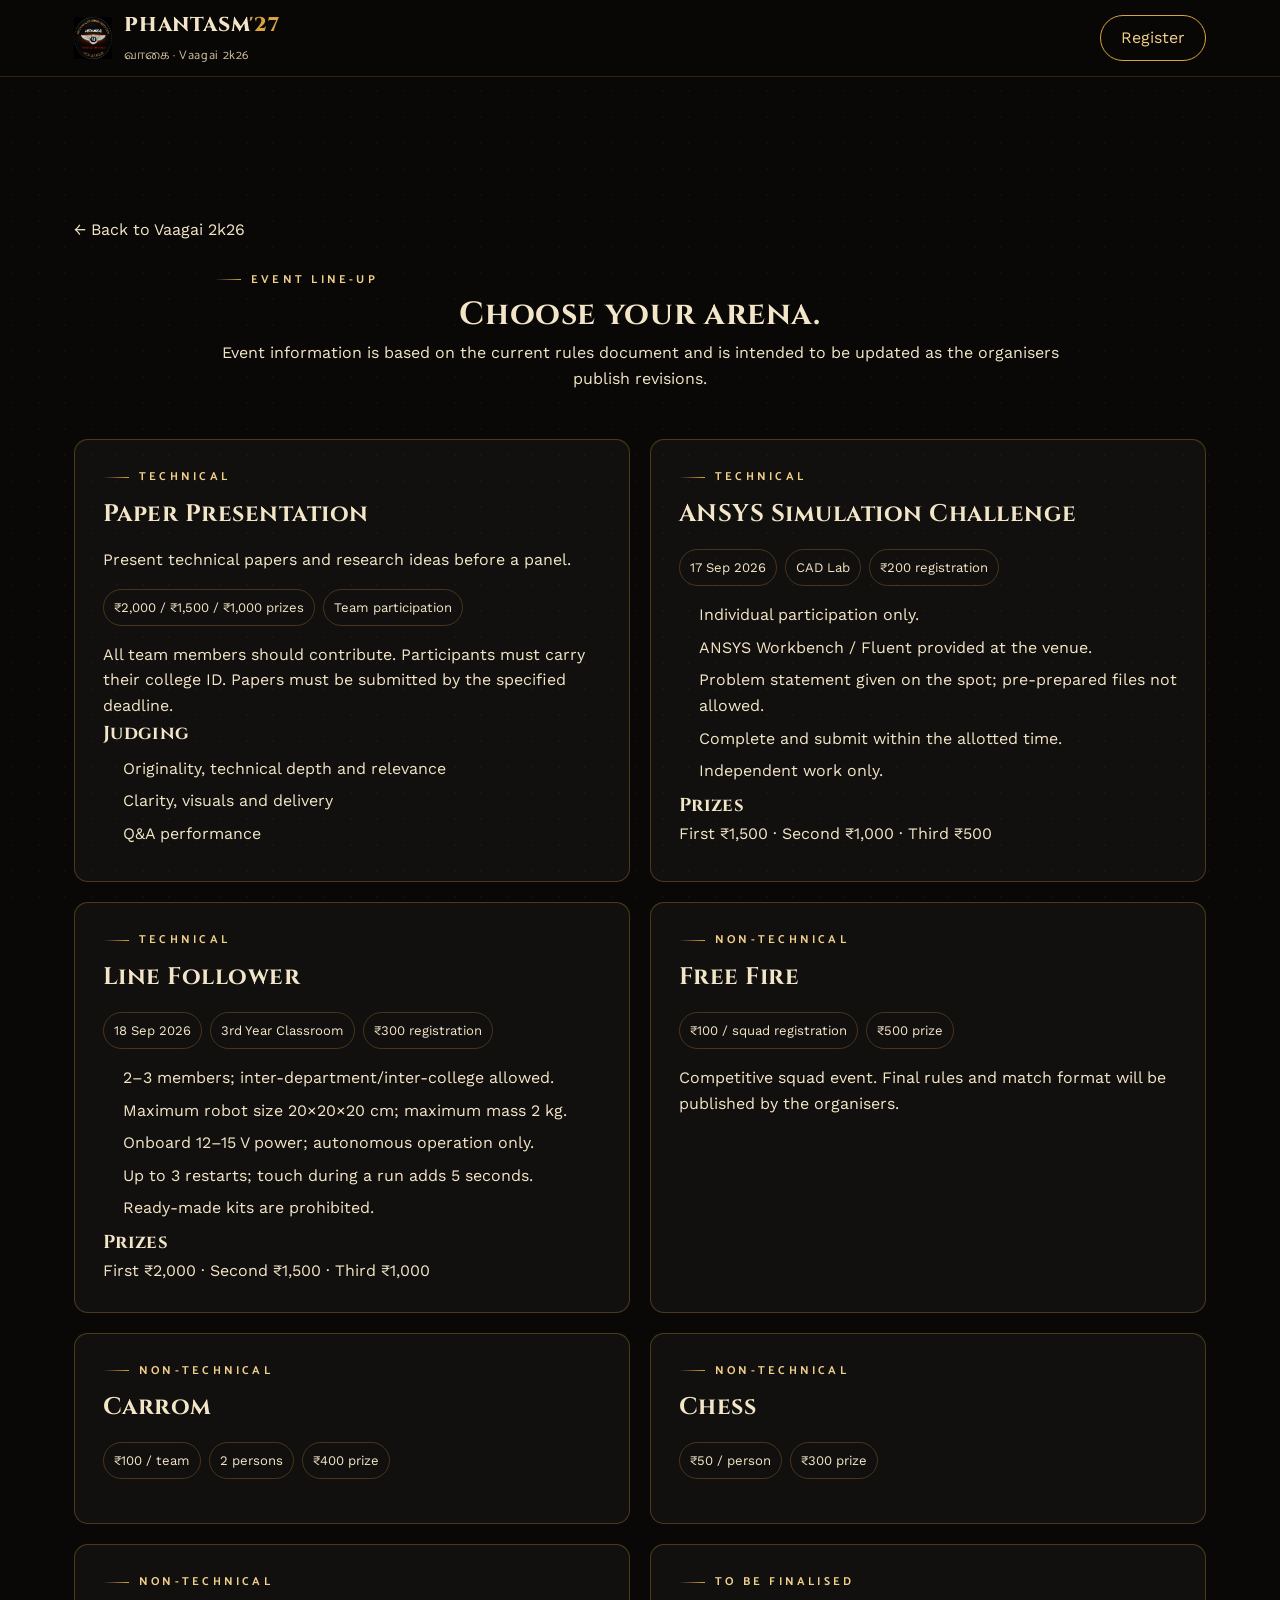
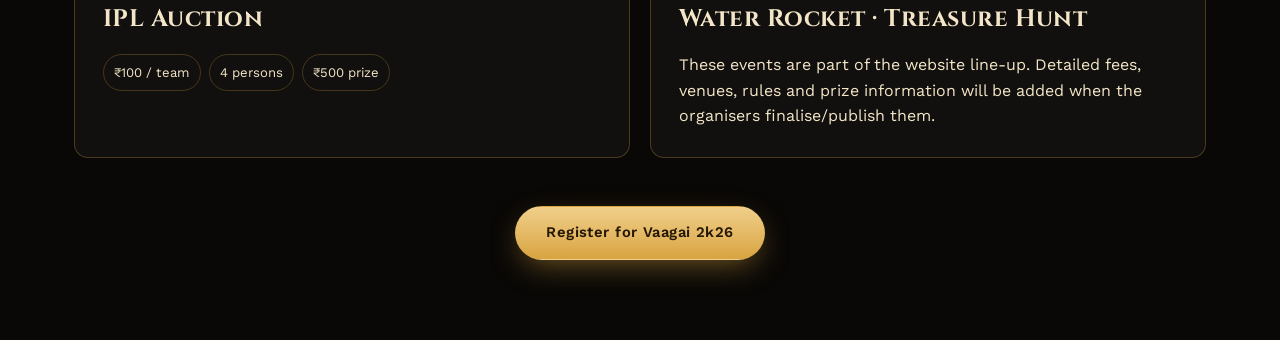
==== events.html @ aac650f2 "Add event details page structure" ====
<!doctype html>
<html lang="en">
<head>
<meta charset="utf-8"><meta name="viewport" content="width=device-width,initial-scale=1">
<title>Events — Vaagai 2k26</title>
<meta name="description" content="Vaagai 2k26 event details, registration fees, venues and prizes.">
<link rel="icon" href="assets/mea-logo.png"><link rel="stylesheet" href="assets/style.css">
<style>
.page{padding:140px 0 80px}.page-head{text-align:center;max-width:850px;margin:0 auto 48px}.event-detail-grid{display:grid;grid-template-columns:repeat(2,minmax(0,1fr));gap:20px}.detail-card{padding:28px;border:1px solid rgba(217,164,65,.28);background:rgba(255,255,255,.035);border-radius:14px}.detail-card h2{margin:8px 0 14px}.facts{display:flex;flex-wrap:wrap;gap:8px;margin:16px 0}.fact{padding:7px 10px;border:1px solid rgba(217,164,65,.25);border-radius:999px;font-size:.82rem}.detail-card ul{padding-left:20px}.detail-card li{margin:7px 0}.back{display:inline-block;margin-bottom:28px}@media(max-width:760px){.event-detail-grid{grid-template-columns:1fr}.page{padding-top:110px}}
</style></head>
<body>
<nav class="site-nav"><div class="wrap"><a href="index.html#top" class="brand"><img src="assets/mea-logo.png" alt="MEA"><span><span class="brand-mark">PHANTASM<span>'27</span></span><br><span class="brand-tamil">வாகை · Vaagai 2k26</span></span></a><a class="nav-cta" href="index.html#register">Register</a></div></nav>
<main class="page"><div class="wrap"><a class="back" href="index.html#events">← Back to Vaagai 2k26</a><header class="page-head"><span class="eyebrow">Event Line-up</span><h1>Choose your arena.</h1><p>Event information is based on the current rules document and is intended to be updated as the organisers publish revisions.</p></header>
<div class="event-detail-grid">
<article class="detail-card"><span class="eyebrow">Technical</span><h2>Paper Presentation</h2><p>Present technical papers and research ideas before a panel.</p><div class="facts"><span class="fact">₹2,000 / ₹1,500 / ₹1,000 prizes</span><span class="fact">Team participation</span></div><p>All team members should contribute. Participants must carry their college ID. Papers must be submitted by the specified deadline.</p><h3>Judging</h3><ul><li>Originality, technical depth and relevance</li><li>Clarity, visuals and delivery</li><li>Q&amp;A performance</li></ul></article>
<article class="detail-card"><span class="eyebrow">Technical</span><h2>ANSYS Simulation Challenge</h2><div class="facts"><span class="fact">17 Sep 2026</span><span class="fact">CAD Lab</span><span class="fact">₹200 registration</span></div><ul><li>Individual participation only.</li><li>ANSYS Workbench / Fluent provided at the venue.</li><li>Problem statement given on the spot; pre-prepared files not allowed.</li><li>Complete and submit within the allotted time.</li><li>Independent work only.</li></ul><h3>Prizes</h3><p>First ₹1,500 · Second ₹1,000 · Third ₹500</p></article>
<article class="detail-card"><span class="eyebrow">Technical</span><h2>Line Follower</h2><div class="facts"><span class="fact">18 Sep 2026</span><span class="fact">3rd Year Classroom</span><span class="fact">₹300 registration</span></div><ul><li>2–3 members; inter-department/inter-college allowed.</li><li>Maximum robot size 20×20×20 cm; maximum mass 2 kg.</li><li>Onboard 12–15 V power; autonomous operation only.</li><li>Up to 3 restarts; touch during a run adds 5 seconds.</li><li>Ready-made kits are prohibited.</li></ul><h3>Prizes</h3><p>First ₹2,000 · Second ₹1,500 · Third ₹1,000</p></article>
<article class="detail-card"><span class="eyebrow">Non-Technical</span><h2>Free Fire</h2><div class="facts"><span class="fact">₹100 / squad registration</span><span class="fact">₹500 prize</span></div><p>Competitive squad event. Final rules and match format will be published by the organisers.</p></article>
<article class="detail-card"><span class="eyebrow">Non-Technical</span><h2>Carrom</h2><div class="facts"><span class="fact">₹100 / team</span><span class="fact">2 persons</span><span class="fact">₹400 prize</span></div></article>
<article class="detail-card"><span class="eyebrow">Non-Technical</span><h2>Chess</h2><div class="facts"><span class="fact">₹50 / person</span><span class="fact">₹300 prize</span></div></article>
<article class="detail-card"><span class="eyebrow">Non-Technical</span><h2>IPL Auction</h2><div class="facts"><span class="fact">₹100 / team</span><span class="fact">4 persons</span><span class="fact">₹500 prize</span></div></article>
<article class="detail-card"><span class="eyebrow">To be finalised</span><h2>Water Rocket · Treasure Hunt</h2><p>These events are part of the website line-up. Detailed fees, venues, rules and prize information will be added when the organisers finalise/publish them.</p></article>
</div><div style="text-align:center;margin-top:48px"><a class="btn btn-primary" href="index.html#register">Register for Vaagai 2k26</a></div></div></main>
</body></html>
---- assets/style.css ----
@import url('https://fonts.googleapis.com/css2?family=Cinzel:wght@500;600;700;800;900&family=Catamaran:wght@400;500;600;700;800&family=Work+Sans:wght@400;500;600;700&display=swap');
:root{--ink:#0a0806;--ink-2:#14100b;--gold:#d9a441;--gold-soft:#f0cf8b;--bronze:#9c6b24;--maroon:#7c1f1f;--parchment:#f3e6c8;--parchment-dim:#cdbf9e;--teal:#1e5b52;--teal-soft:#3c8a7c;--font-display:'Cinzel',serif;--font-tamil:'Catamaran',sans-serif;--font-body:'Work Sans',sans-serif;--container:1180px;--radius:14px}
*,*::before,*::after{box-sizing:border-box}html{scroll-behavior:smooth}body{margin:0;background:var(--ink);color:var(--parchment);font-family:var(--font-body);font-size:16px;line-height:1.6;-webkit-font-smoothing:antialiased;overflow-x:hidden}body::before{content:"";position:fixed;inset:0;background-image:radial-gradient(rgba(217,164,65,.08) 1px,transparent 1px);background-size:26px 26px;pointer-events:none;z-index:0;opacity:.5}@media(prefers-reduced-motion:reduce){html{scroll-behavior:auto}*{animation-duration:.001ms!important;animation-iteration-count:1!important;transition-duration:.001ms!important}}a{color:inherit;text-decoration:none}img{max-width:100%;display:block}ul{margin:0;padding:0;list-style:none}h1,h2,h3,h4{margin:0;font-family:var(--font-display);font-weight:700;letter-spacing:.02em}p{margin:0}button{font-family:inherit;cursor:pointer}:focus-visible{outline:2px solid var(--gold-soft);outline-offset:3px;border-radius:4px}.wrap{max-width:var(--container);margin:0 auto;padding:0 24px}.eyebrow{font-family:var(--font-tamil);text-transform:uppercase;letter-spacing:.28em;font-size:.72rem;font-weight:700;color:var(--gold-soft);display:flex;align-items:center;gap:10px}.eyebrow::before{content:"";width:26px;height:1px;background:linear-gradient(90deg,transparent,var(--gold))}.site-nav{position:sticky;top:0;z-index:50;background:rgba(10,8,6,.86);backdrop-filter:blur(10px);border-bottom:1px solid rgba(217,164,65,.18)}.site-nav .wrap{display:flex;align-items:center;justify-content:space-between;height:76px}.brand{display:flex;align-items:center;gap:12px}.brand img{height:42px;width:auto}.brand-mark{font-family:var(--font-display);font-size:1.25rem;font-weight:800;color:var(--parchment);letter-spacing:.04em}.brand-mark span{color:var(--gold)}.brand-tamil{font-family:var(--font-tamil);font-size:.78rem;color:var(--parchment-dim);letter-spacing:.05em}.nav-links{display:flex;gap:30px;align-items:center}.nav-links a{font-size:.86rem;text-transform:uppercase;letter-spacing:.08em;color:var(--parchment-dim);transition:color .2s;padding:4px 2px;border-bottom:1px solid transparent}.nav-links a:hover{color:var(--gold-soft);border-color:var(--gold)}.nav-cta{border:1px solid var(--gold);padding:9px 20px!important;border-radius:999px;color:var(--gold-soft)!important}.nav-toggle{display:none;background:none;border:1px solid var(--gold);border-radius:8px;color:var(--gold-soft);padding:8px 10px}.hero{position:relative;padding:64px 0 0;overflow:hidden;isolation:isolate}.hero-glow{position:absolute;inset:0;z-index:-2;background:radial-gradient(ellipse 60% 45% at 50% 18%,rgba(124,31,31,.35),transparent 60%),radial-gradient(ellipse 70% 50% at 80% 0%,rgba(217,164,65,.14),transparent 60%)}.seal-row{display:flex;align-items:center;justify-content:center;gap:22px;margin-bottom:26px}.seal-row img{height:58px;width:auto;filter:drop-shadow(0 0 10px rgba(217,164,65,.25))}.divider-dot{width:5px;height:5px;border-radius:50%;background:var(--gold);opacity:.7}.hero-inner{text-align:center;padding-bottom:30px}.hero-eyebrow{display:flex;justify-content:center;gap:10px;margin-bottom:18px}.hero h1{font-size:clamp(3rem,9vw,6.4rem);line-height:.95;color:var(--parchment);text-shadow:0 0 40px rgba(217,164,65,.25)}.hero h1 .accent{background:linear-gradient(180deg,var(--gold-soft),var(--gold) 55%,var(--bronze));-webkit-background-clip:text;background-clip:text;color:transparent}.hero-tamil{font-family:var(--font-tamil);font-size:clamp(2.2rem,6vw,3.6rem);font-weight:800;color:var(--maroon);-webkit-text-stroke:1px var(--gold-soft);margin-top:4px;letter-spacing:.02em}.hero-sub{max-width:620px;margin:22px auto 0;color:var(--parchment-dim);font-size:1.05rem}.hero-meta{display:flex;flex-wrap:wrap;gap:14px;justify-content:center;margin-top:34px}.meta-pill{border:1px solid rgba(217,164,65,.4);background:rgba(217,164,65,.06);padding:10px 18px;border-radius:999px;font-size:.85rem;letter-spacing:.04em;color:var(--gold-soft)}.hero-cta{display:flex;gap:16px;justify-content:center;margin-top:36px;flex-wrap:wrap}.btn{display:inline-flex;align-items:center;gap:8px;padding:14px 30px;border-radius:999px;font-weight:600;font-size:.92rem;letter-spacing:.03em;transition:transform .2s,box-shadow .2s,background .2s;border:1px solid transparent}.btn-primary{background:linear-gradient(180deg,var(--gold-soft),var(--gold));color:#241703;box-shadow:0 10px 30px -8px rgba(217,164,65,.55)}.btn-primary:hover{transform:translateY(-2px);box-shadow:0 14px 34px -8px rgba(217,164,65,.7)}.btn-ghost{border-color:rgba(243,230,200,.35);color:var(--parchment)}.btn-ghost:hover{border-color:var(--gold-soft);color:var(--gold-soft);transform:translateY(-2px)}.gopuram{width:100%;height:auto;display:block;margin-top:46px}section{position:relative;padding:96px 0}.section-head{text-align:center;max-width:640px;margin:0 auto 52px}.section-head .eyebrow{justify-content:center}.section-head h2{font-size:clamp(2rem,4vw,2.8rem);margin-top:14px;color:var(--parchment)}.section-head p{margin-top:14px;color:var(--parchment-dim)}.about-grid{display:grid;grid-template-columns:1.1fr .9fr;gap:56px;align-items:start}.about-card{background:linear-gradient(180deg,rgba(217,164,65,.05),transparent);border:1px solid rgba(217,164,65,.18);border-radius:var(--radius);padding:30px}.about-card h3{font-size:1.25rem;color:var(--gold-soft);margin-bottom:14px}.about-card p{color:var(--parchment-dim);font-size:.96rem}.vision-quote{font-family:var(--font-display);font-size:1.2rem;color:var(--parchment);border-left:3px solid var(--gold);padding-left:20px;margin-top:22px;line-height:1.5}.stat-strip{display:grid;grid-template-columns:repeat(4,1fr);border:1px solid rgba(217,164,65,.2);border-radius:var(--radius);overflow:hidden;margin-top:46px}.stat{padding:26px 18px;text-align:center;border-left:1px solid rgba(217,164,65,.18)}.stat:first-child{border-left:none}.stat b{display:block;font-family:var(--font-display);font-size:1.9rem;color:var(--gold-soft)}.stat span{font-size:.78rem;color:var(--parchment-dim);text-transform:uppercase;letter-spacing:.08em}.tabs,.day-tabs{display:flex;justify-content:center;gap:10px;margin-bottom:40px;flex-wrap:wrap}.tab-btn,.day-tab{background:transparent;border:1px solid rgba(217,164,65,.3);color:var(--parchment-dim);padding:11px 24px;border-radius:999px;font-size:.86rem;letter-spacing:.05em;text-transform:uppercase;transition:all .2s}.tab-btn.active{background:var(--gold);color:#241703;border-color:var(--gold);font-weight:600}.tab-panel,.day-panel{display:none}.tab-panel.active,.day-panel.active{display:block}.event-grid{display:grid;grid-template-columns:repeat(3,1fr);gap:20px}.event-card{background:var(--ink-2);border:1px solid rgba(217,164,65,.16);border-radius:var(--radius);padding:24px 22px;transition:border-color .2s,transform .2s}.event-card:hover{border-color:var(--gold);transform:translateY(-3px)}.event-card .num{font-family:var(--font-display);color:var(--bronze);font-size:.8rem;letter-spacing:.1em}.event-card h4{margin-top:10px;font-size:1.08rem;color:var(--parchment)}.event-card p{margin-top:8px;font-size:.86rem;color:var(--parchment-dim)}.tab-panel[data-panel=nontech] .event-card .num{color:var(--teal-soft)}.tab-panel[data-panel=nontech] .event-card:hover{border-color:var(--teal-soft)}.events-note{text-align:center;margin-top:30px;font-size:.85rem;color:var(--parchment-dim);font-style:italic}.day-tabs{gap:14px;margin-bottom:36px}.day-tab{padding:10px 26px}.day-tab.active{background:var(--maroon);border-color:var(--maroon);color:var(--parchment)}.day-panel{max-width:640px;margin:0 auto}.timeline-item{display:flex;gap:22px;padding:18px 0;border-bottom:1px solid rgba(217,164,65,.14)}.timeline-item:last-child{border-bottom:none}.timeline-time{min-width:108px;font-family:var(--font-display);color:var(--gold-soft);font-size:.9rem}.timeline-body h4{font-size:1rem;color:var(--parchment)}.timeline-body p{font-size:.86rem;color:var(--parchment-dim);margin-top:4px}.people-grid{display:grid;grid-template-columns:repeat(3,1fr);gap:20px}.people-card{border:1px solid rgba(217,164,65,.18);border-radius:var(--radius);padding:26px;text-align:center}.people-card .role{font-family:var(--font-tamil);text-transform:uppercase;letter-spacing:.14em;font-size:.72rem;color:var(--gold-soft)}.people-card h4{margin-top:12px;font-size:1.05rem;color:var(--parchment)}.people-card p{margin-top:6px;font-size:.84rem;color:var(--parchment-dim)}.students-list{margin-top:46px;border-top:1px solid rgba(217,164,65,.18);padding-top:30px}.students-list h3{text-align:center;font-size:1rem;color:var(--gold-soft);text-transform:uppercase;letter-spacing:.12em;margin-bottom:22px}.students-grid{display:grid;grid-template-columns:repeat(4,1fr);gap:16px}.student-chip{text-align:center;padding:16px 10px;border:1px solid rgba(217,164,65,.14);border-radius:10px;font-size:.85rem}.student-chip b{display:block;color:var(--parchment);font-weight:600;margin-bottom:4px}.student-chip a{color:var(--parchment-dim)}.student-chip a:hover{color:var(--gold-soft)}.register-frame{border:1px solid var(--gold);border-radius:20px;padding:52px 40px;text-align:center;background:radial-gradient(ellipse at top,rgba(124,31,31,.25),transparent 65%);position:relative}.register-frame h2{font-size:clamp(1.8rem,4vw,2.4rem)}.register-frame p{color:var(--parchment-dim);margin-top:14px;max-width:520px;margin-left:auto;margin-right:auto}.form-embed-slot{margin-top:36px;border:1px dashed rgba(217,164,65,.45);border-radius:14px;padding:40px 20px;color:var(--parchment-dim);font-size:.9rem}.form-embed-slot code{color:var(--gold-soft);background:rgba(217,164,65,.08);padding:2px 8px;border-radius:6px}.poster-section .wrap{text-align:center}.poster-frame{display:inline-block;margin-top:20px;border:6px solid var(--ink-2);outline:1px solid rgba(217,164,65,.3);border-radius:10px;overflow:hidden;max-width:620px}.poster-frame img{width:100%}footer{border-top:1px solid rgba(217,164,65,.18);padding:60px 0 30px}.footer-grid{display:grid;grid-template-columns:1.3fr 1fr 1fr;gap:40px}.footer-grid h4{font-size:.82rem;text-transform:uppercase;letter-spacing:.12em;color:var(--gold-soft);margin-bottom:16px}.footer-grid p,.footer-grid a{font-size:.9rem;color:var(--parchment-dim)}.footer-links li{margin-bottom:10px}.footer-links a:hover{color:var(--gold-soft)}.social-row{display:flex;gap:14px;margin-top:16px}.social-row a{width:38px;height:38px;border-radius:50%;border:1px solid rgba(217,164,65,.35);display:flex;align-items:center;justify-content:center}.social-row a:hover{border-color:var(--gold);color:var(--gold-soft)}.footer-bottom{margin-top:46px;padding-top:24px;border-top:1px solid rgba(217,164,65,.12);text-align:center;font-size:.78rem;color:var(--parchment-dim)}.reveal{opacity:0;transform:translateY(18px);transition:opacity .6s,transform .6s}.reveal.in{opacity:1;transform:none}
@media(max-width:900px){.about-grid{grid-template-columns:1fr}}@media(max-width:860px){.nav-links{position:absolute;top:76px;left:0;right:0;background:var(--ink-2);flex-direction:column;align-items:flex-start;padding:18px 24px 26px;border-bottom:1px solid rgba(217,164,65,.18);display:none;gap:18px}.nav-links.open{display:flex}.nav-toggle{display:inline-flex}.event-grid{grid-template-columns:repeat(2,1fr)}.people-grid{grid-template-columns:1fr}}@media(max-width:720px){.stat-strip{grid-template-columns:repeat(2,1fr)}.stat:nth-child(3){border-left:none}.students-grid{grid-template-columns:repeat(2,1fr)}.footer-grid{grid-template-columns:1fr;gap:34px}.seal-row{gap:10px}.seal-row img{height:45px}.hero{padding-top:40px}}@media(max-width:560px){.event-grid{grid-template-columns:1fr}.timeline-item{gap:12px}.timeline-time{min-width:82px;font-size:.78rem}.register-frame{padding:38px 20px}}
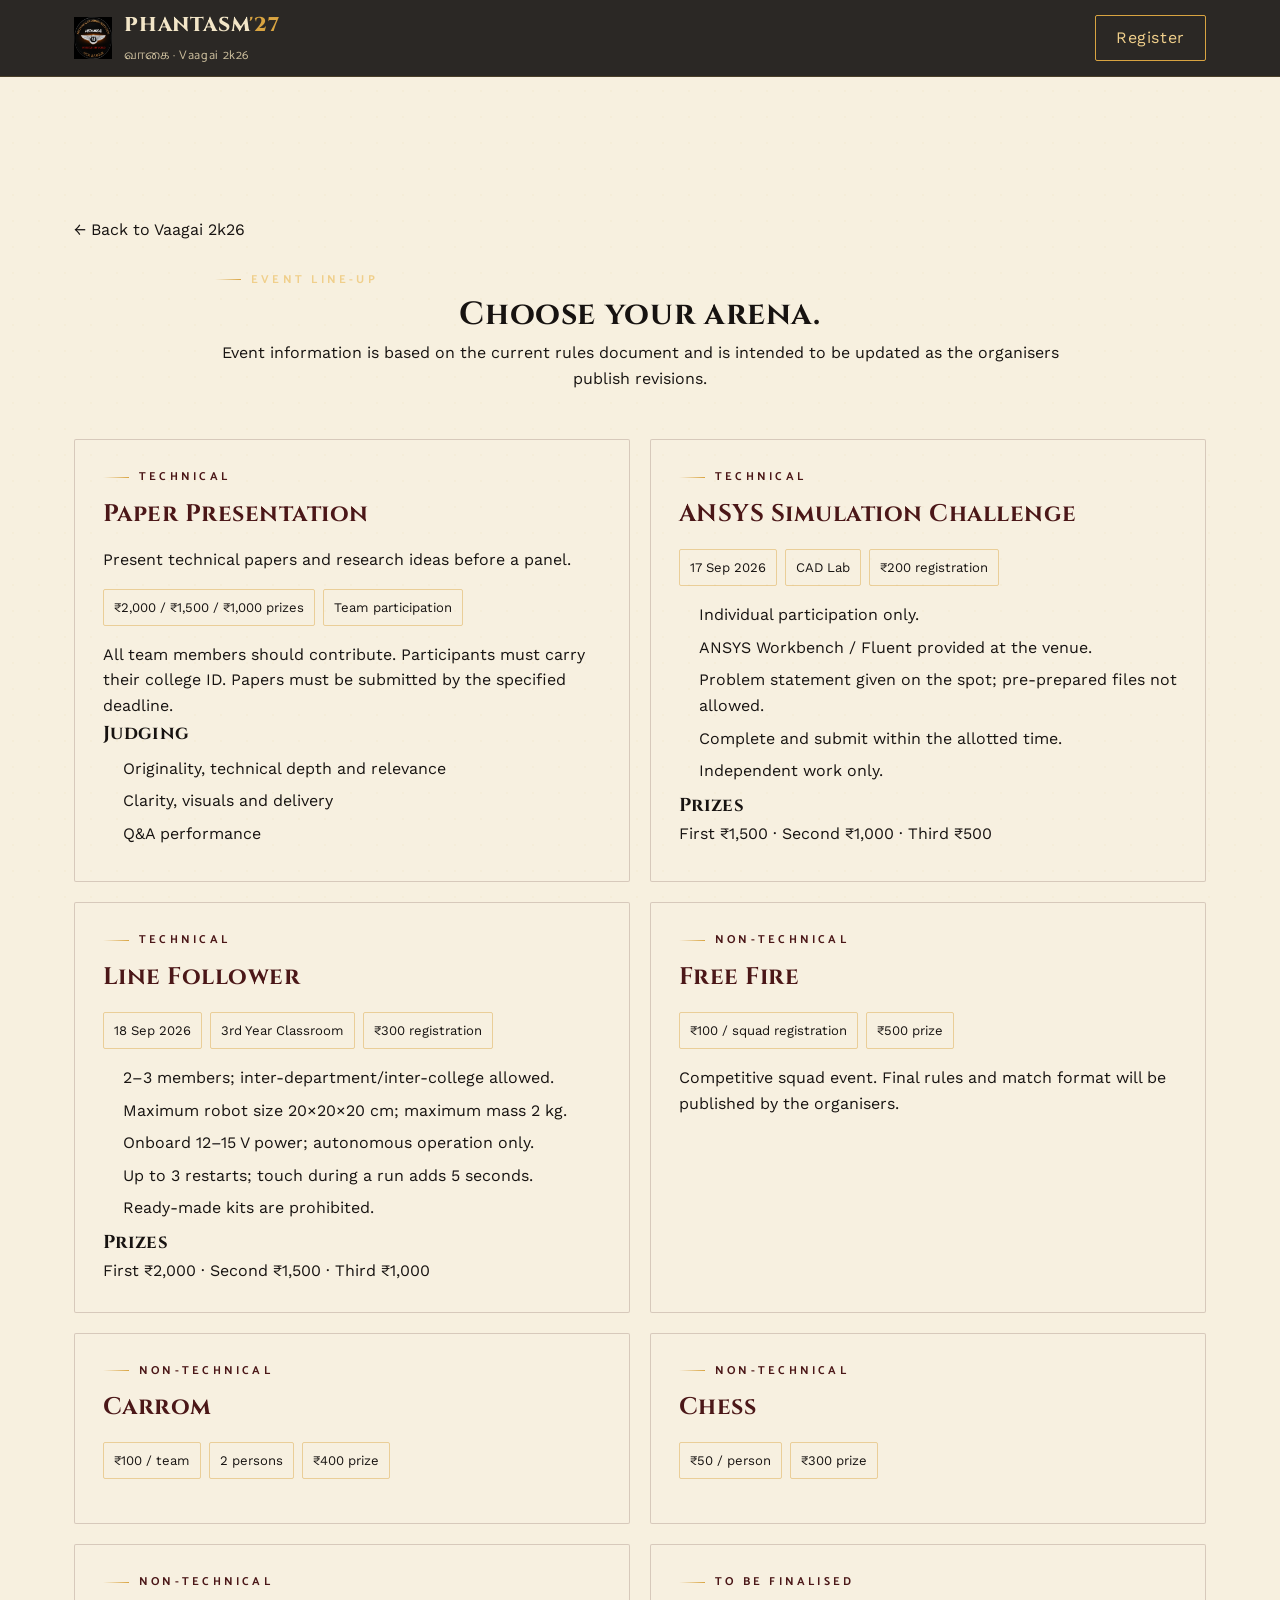
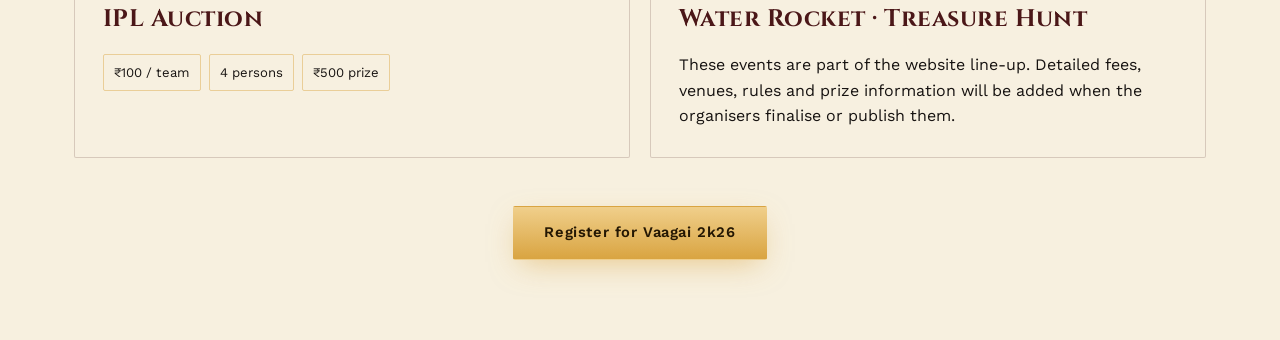
==== commit 42b8a7bf: "Apply shared Vaagai shell styling to events page" ====
--- a/events.html
+++ b/events.html
@@ -3,13 +3,13 @@
 <head>
 <meta charset="utf-8"><meta name="viewport" content="width=device-width,initial-scale=1">
 <title>Events — Vaagai 2k26</title>
-<meta name="description" content="Vaagai 2k26 event details, registration fees, venues and prizes.">
-<link rel="icon" href="assets/mea-logo.png"><link rel="stylesheet" href="assets/style.css">
+<meta name="description" content="Vaagai 2k26 technical and non-technical events, details, fees and prizes.">
+<link rel="icon" href="assets/mea-logo.png"><link rel="stylesheet" href="assets/style.css"><link rel="stylesheet" href="assets/site-shell.css">
 <style>
-.page{padding:140px 0 80px}.page-head{text-align:center;max-width:850px;margin:0 auto 48px}.event-detail-grid{display:grid;grid-template-columns:repeat(2,minmax(0,1fr));gap:20px}.detail-card{padding:28px;border:1px solid rgba(217,164,65,.28);background:rgba(255,255,255,.035);border-radius:14px}.detail-card h2{margin:8px 0 14px}.facts{display:flex;flex-wrap:wrap;gap:8px;margin:16px 0}.fact{padding:7px 10px;border:1px solid rgba(217,164,65,.25);border-radius:999px;font-size:.82rem}.detail-card ul{padding-left:20px}.detail-card li{margin:7px 0}.back{display:inline-block;margin-bottom:28px}@media(max-width:760px){.event-detail-grid{grid-template-columns:1fr}.page{padding-top:110px}}
+.page{padding:140px 0 80px}.page-head{text-align:center;max-width:850px;margin:0 auto 48px}.event-detail-grid{display:grid;grid-template-columns:repeat(2,minmax(0,1fr));gap:20px}.detail-card{padding:28px;border:1px solid var(--v-line);background:rgba(255,255,255,.035);border-radius:2px}.detail-card h2{margin:8px 0 14px;color:var(--v-maroon)}.facts{display:flex;flex-wrap:wrap;gap:8px;margin:16px 0}.fact{padding:7px 10px;border:1px solid rgba(217,164,65,.45);border-radius:2px;font-size:.82rem}.detail-card ul{padding-left:20px}.detail-card li{margin:7px 0}.back{display:inline-block;margin-bottom:28px}.event-detail-grid .eyebrow{color:var(--v-maroon)}@media(max-width:760px){.event-detail-grid{grid-template-columns:1fr}.page{padding-top:110px}}
 </style></head>
 <body>
-<nav class="site-nav"><div class="wrap"><a href="index.html#top" class="brand"><img src="assets/mea-logo.png" alt="MEA"><span><span class="brand-mark">PHANTASM<span>'27</span></span><br><span class="brand-tamil">வாகை · Vaagai 2k26</span></span></a><a class="nav-cta" href="index.html#register">Register</a></div></nav>
+<nav class="site-nav"><div class="wrap"><a href="index.html#top" class="brand"><img src="assets/mea-logo.png" alt="MEA"><span><span class="brand-mark">PHANTASM<span>'27</span></span><br><span class="brand-tamil">வாகை · Vaagai 2k26</span></span></a><a class="nav-cta" href="registration.html">Register</a></div></nav>
 <main class="page"><div class="wrap"><a class="back" href="index.html#events">← Back to Vaagai 2k26</a><header class="page-head"><span class="eyebrow">Event Line-up</span><h1>Choose your arena.</h1><p>Event information is based on the current rules document and is intended to be updated as the organisers publish revisions.</p></header>
 <div class="event-detail-grid">
 <article class="detail-card"><span class="eyebrow">Technical</span><h2>Paper Presentation</h2><p>Present technical papers and research ideas before a panel.</p><div class="facts"><span class="fact">₹2,000 / ₹1,500 / ₹1,000 prizes</span><span class="fact">Team participation</span></div><p>All team members should contribute. Participants must carry their college ID. Papers must be submitted by the specified deadline.</p><h3>Judging</h3><ul><li>Originality, technical depth and relevance</li><li>Clarity, visuals and delivery</li><li>Q&amp;A performance</li></ul></article>
@@ -19,6 +19,6 @@
 <article class="detail-card"><span class="eyebrow">Non-Technical</span><h2>Carrom</h2><div class="facts"><span class="fact">₹100 / team</span><span class="fact">2 persons</span><span class="fact">₹400 prize</span></div></article>
 <article class="detail-card"><span class="eyebrow">Non-Technical</span><h2>Chess</h2><div class="facts"><span class="fact">₹50 / person</span><span class="fact">₹300 prize</span></div></article>
 <article class="detail-card"><span class="eyebrow">Non-Technical</span><h2>IPL Auction</h2><div class="facts"><span class="fact">₹100 / team</span><span class="fact">4 persons</span><span class="fact">₹500 prize</span></div></article>
-<article class="detail-card"><span class="eyebrow">To be finalised</span><h2>Water Rocket · Treasure Hunt</h2><p>These events are part of the website line-up. Detailed fees, venues, rules and prize information will be added when the organisers finalise/publish them.</p></article>
-</div><div style="text-align:center;margin-top:48px"><a class="btn btn-primary" href="index.html#register">Register for Vaagai 2k26</a></div></div></main>
+<article class="detail-card"><span class="eyebrow">To be finalised</span><h2>Water Rocket · Treasure Hunt</h2><p>These events are part of the website line-up. Detailed fees, venues, rules and prize information will be added when the organisers finalise or publish them.</p></article>
+</div><div style="text-align:center;margin-top:48px"><a class="btn btn-primary" href="registration.html">Register for Vaagai 2k26</a></div></div></main>
 </body></html>
--- a/assets/site-shell.css
+++ b/assets/site-shell.css
@@ -0,0 +1,11 @@
+/* Vaagai 2k26 — shared shell layer. Loaded after page-specific CSS. */
+:root{--v-maroon:#4b1718;--v-deep:#250c0d;--v-gold:#d9a441;--v-ivory:#f7f0df;--v-ink:#171311;--v-muted:#75675a;--v-line:rgba(75,23,24,.18)}
+body{background:var(--v-ivory);color:var(--v-ink)}
+a{color:inherit}
+:where(a,button):focus-visible{outline:2px solid var(--v-gold);outline-offset:4px}
+.nav-links a[href="rules.html"]{position:relative}
+.nav-links a[href="rules.html"]:after{content:"";position:absolute;left:0;right:0;bottom:-4px;height:1px;background:currentColor;transform:scaleX(0);transition:transform .2s ease}
+.nav-links a[href="rules.html"]:hover:after,.nav-links a[href="rules.html"]:focus-visible:after{transform:scaleX(1)}
+.section-head:after{content:"";display:block;width:72px;height:2px;margin-top:18px;background:var(--v-gold)}
+.btn,.nav-cta{border-radius:2px;letter-spacing:.04em}
+@media(prefers-reduced-motion:reduce){html{scroll-behavior:auto}.nav-links a[href="rules.html"]:after{transition:none}*,*:before,*:after{animation-duration:.01ms!important;animation-iteration-count:1!important;transition-duration:.01ms!important}}
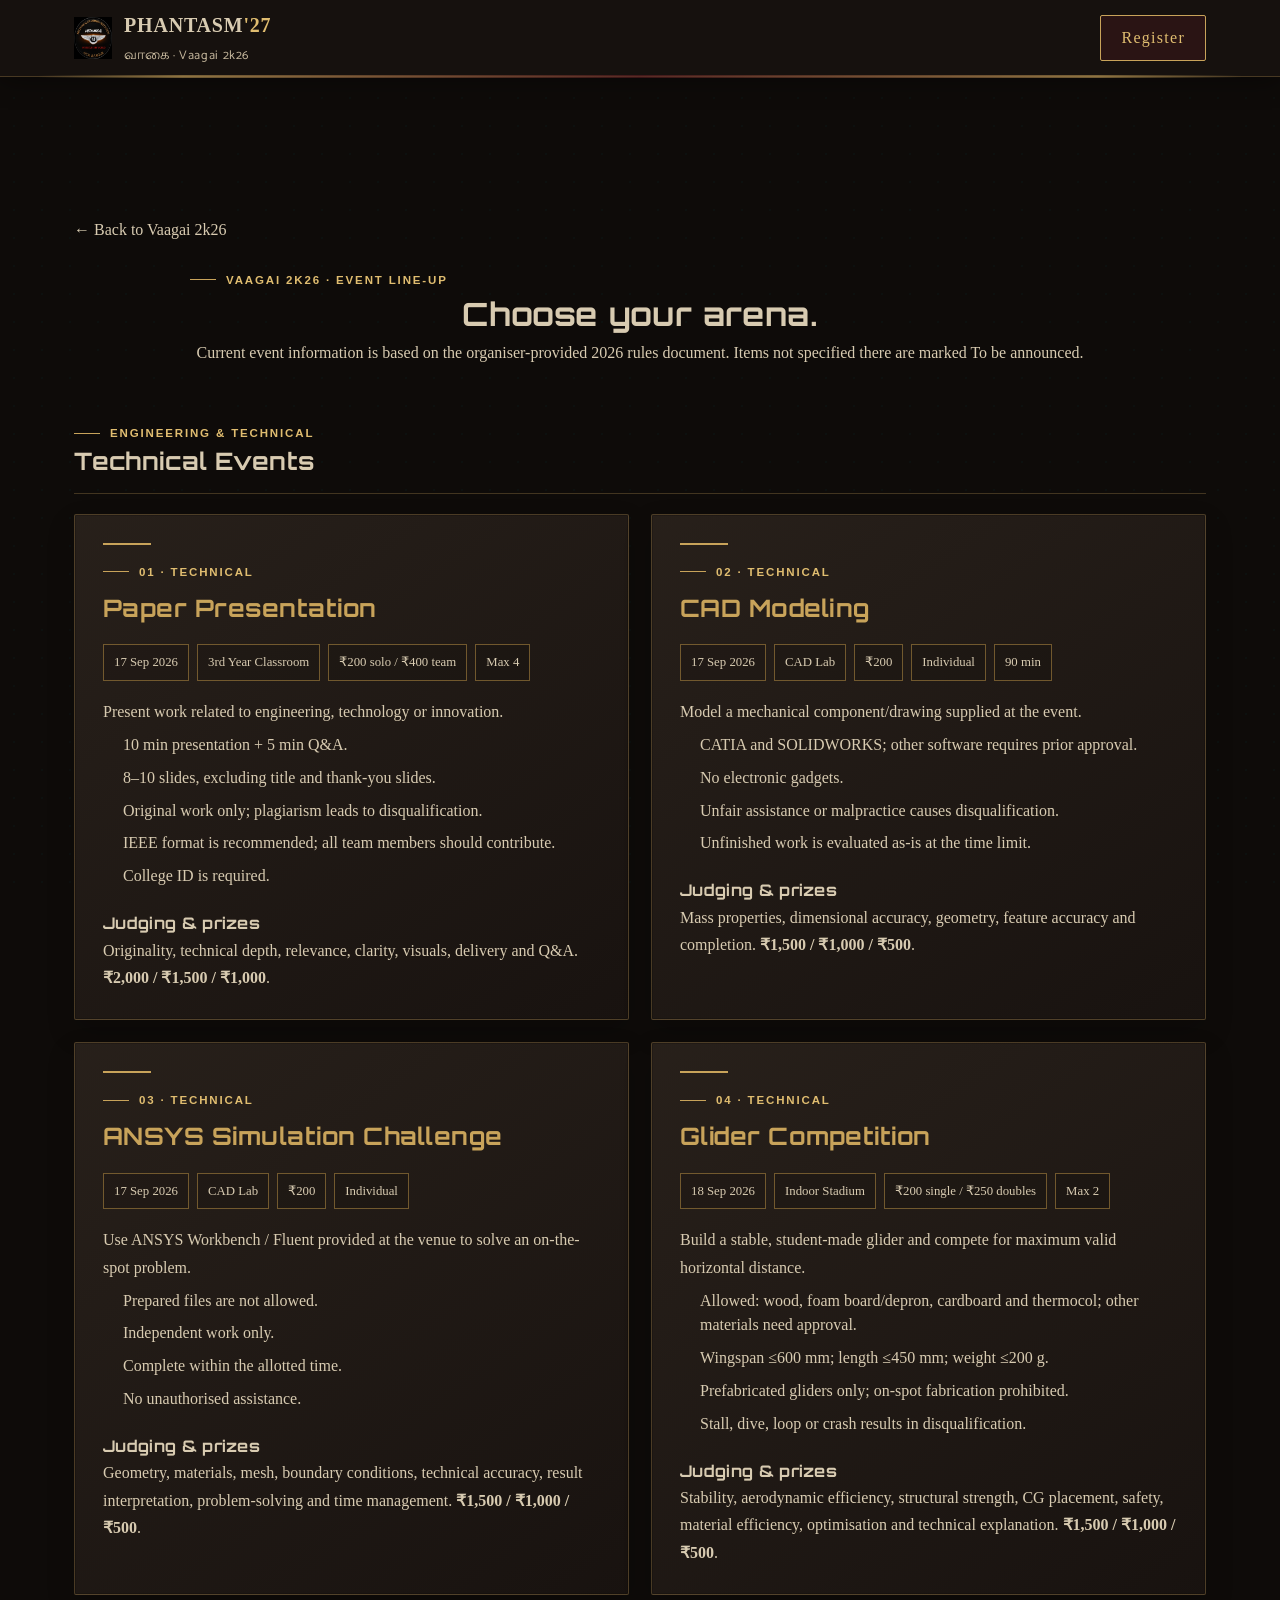
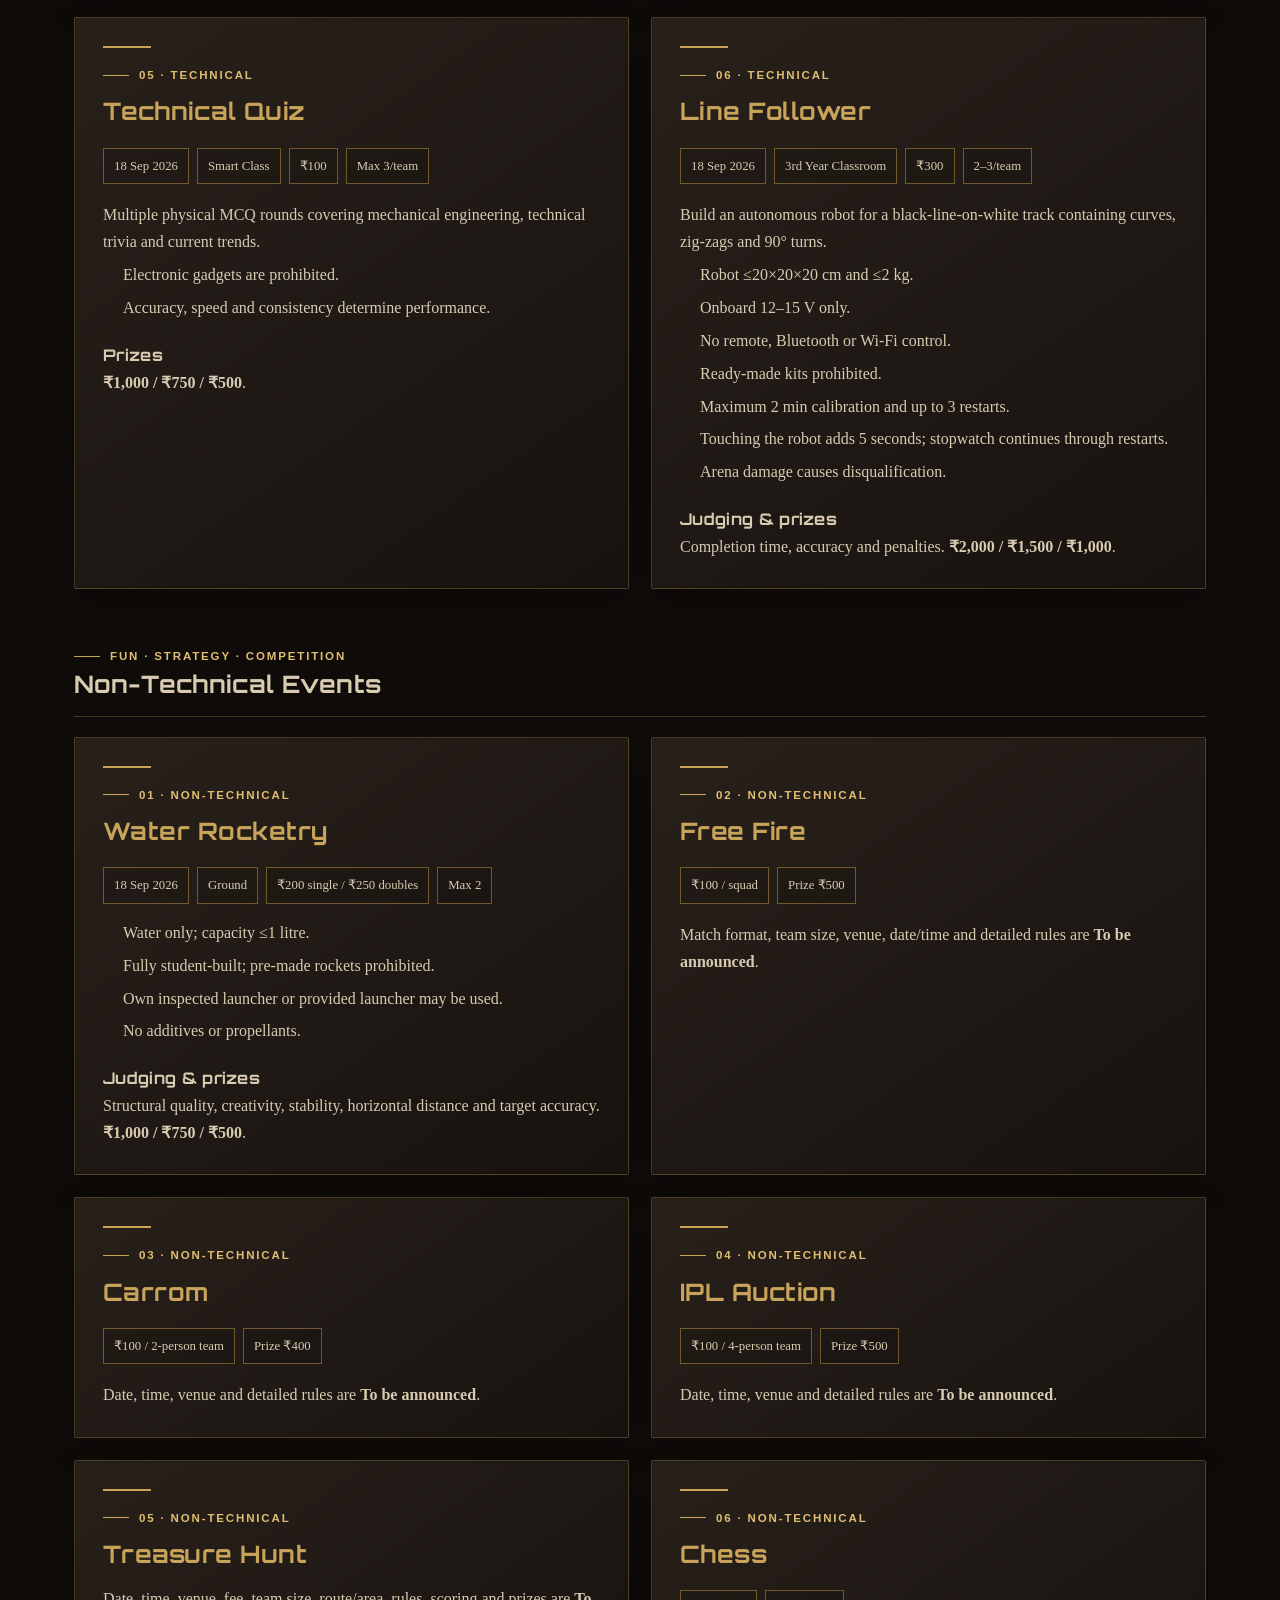
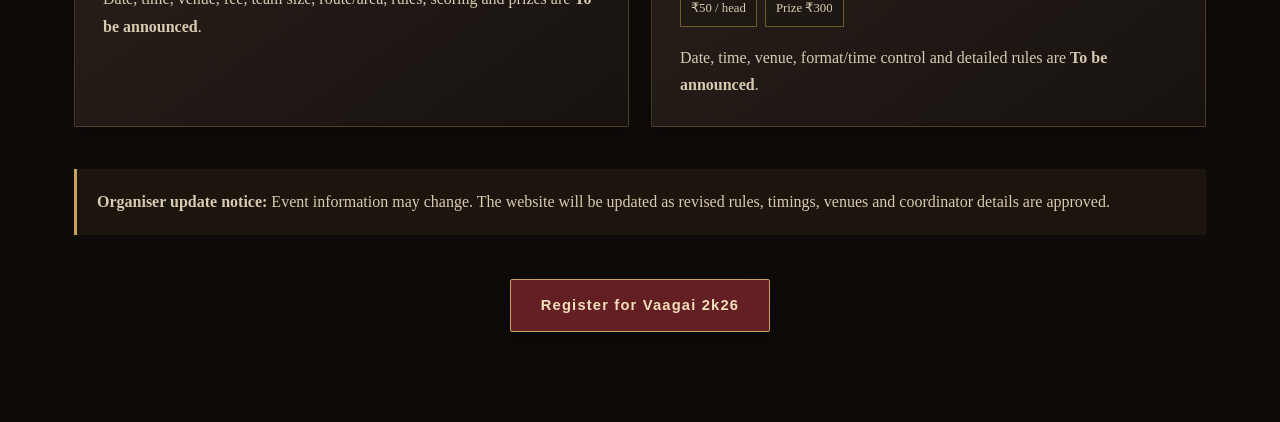
==== commit a9b54e50: "Build detailed events portal from approved rules" ====
--- a/events.html
+++ b/events.html
@@ -3,22 +3,28 @@
 <head>
 <meta charset="utf-8"><meta name="viewport" content="width=device-width,initial-scale=1">
 <title>Events — Vaagai 2k26</title>
-<meta name="description" content="Vaagai 2k26 technical and non-technical events, details, fees and prizes.">
-<link rel="icon" href="assets/mea-logo.png"><link rel="stylesheet" href="assets/style.css"><link rel="stylesheet" href="assets/site-shell.css">
+<meta name="description" content="Vaagai 2k26 event details, fees, rules and prizes.">
+<link rel="icon" href="assets/mea-logo.png">
+<link rel="stylesheet" href="assets/style.css"><link rel="stylesheet" href="assets/theme-foundation.css"><link rel="stylesheet" href="assets/site-shell.css">
 <style>
-.page{padding:140px 0 80px}.page-head{text-align:center;max-width:850px;margin:0 auto 48px}.event-detail-grid{display:grid;grid-template-columns:repeat(2,minmax(0,1fr));gap:20px}.detail-card{padding:28px;border:1px solid var(--v-line);background:rgba(255,255,255,.035);border-radius:2px}.detail-card h2{margin:8px 0 14px;color:var(--v-maroon)}.facts{display:flex;flex-wrap:wrap;gap:8px;margin:16px 0}.fact{padding:7px 10px;border:1px solid rgba(217,164,65,.45);border-radius:2px;font-size:.82rem}.detail-card ul{padding-left:20px}.detail-card li{margin:7px 0}.back{display:inline-block;margin-bottom:28px}.event-detail-grid .eyebrow{color:var(--v-maroon)}@media(max-width:760px){.event-detail-grid{grid-template-columns:1fr}.page{padding-top:110px}}
+.page{padding:140px 0 90px}.page-head{text-align:center;max-width:900px;margin:0 auto 50px}.section-label{margin:58px 0 20px;border-bottom:1px solid var(--v-line);padding-bottom:12px}.section-label h2{margin:0}.event-detail-grid{display:grid;grid-template-columns:repeat(2,minmax(0,1fr));gap:22px}.detail-card{padding:28px;border:1px solid var(--v-line);background:rgba(40,25,20,.58);border-radius:2px;position:relative}.detail-card:before{content:"";display:block;width:48px;height:2px;background:var(--v-gold);margin-bottom:18px}.detail-card h2{margin:8px 0 12px;color:var(--v-gold)}.detail-card h3{margin-top:22px;color:var(--v-cream);font-size:1rem}.detail-card p{line-height:1.7}.facts{display:flex;flex-wrap:wrap;gap:8px;margin:17px 0}.fact{padding:7px 10px;border:1px solid rgba(183,143,68,.55);font-size:.8rem;color:var(--v-cream);background:rgba(0,0,0,.12)}.detail-card ul{padding-left:20px}.detail-card li{margin:8px 0;line-height:1.55}.back{display:inline-block;margin-bottom:28px}.event-detail-grid .eyebrow{color:var(--v-gold)}.notice{margin-top:42px;padding:20px;border-left:3px solid var(--v-gold);background:rgba(183,143,68,.08)}@media(max-width:760px){.event-detail-grid{grid-template-columns:1fr}.page{padding:110px 0 60px}}
 </style></head>
 <body>
-<nav class="site-nav"><div class="wrap"><a href="index.html#top" class="brand"><img src="assets/mea-logo.png" alt="MEA"><span><span class="brand-mark">PHANTASM<span>'27</span></span><br><span class="brand-tamil">வாகை · Vaagai 2k26</span></span></a><a class="nav-cta" href="registration.html">Register</a></div></nav>
-<main class="page"><div class="wrap"><a class="back" href="index.html#events">← Back to Vaagai 2k26</a><header class="page-head"><span class="eyebrow">Event Line-up</span><h1>Choose your arena.</h1><p>Event information is based on the current rules document and is intended to be updated as the organisers publish revisions.</p></header>
-<div class="event-detail-grid">
-<article class="detail-card"><span class="eyebrow">Technical</span><h2>Paper Presentation</h2><p>Present technical papers and research ideas before a panel.</p><div class="facts"><span class="fact">₹2,000 / ₹1,500 / ₹1,000 prizes</span><span class="fact">Team participation</span></div><p>All team members should contribute. Participants must carry their college ID. Papers must be submitted by the specified deadline.</p><h3>Judging</h3><ul><li>Originality, technical depth and relevance</li><li>Clarity, visuals and delivery</li><li>Q&amp;A performance</li></ul></article>
-<article class="detail-card"><span class="eyebrow">Technical</span><h2>ANSYS Simulation Challenge</h2><div class="facts"><span class="fact">17 Sep 2026</span><span class="fact">CAD Lab</span><span class="fact">₹200 registration</span></div><ul><li>Individual participation only.</li><li>ANSYS Workbench / Fluent provided at the venue.</li><li>Problem statement given on the spot; pre-prepared files not allowed.</li><li>Complete and submit within the allotted time.</li><li>Independent work only.</li></ul><h3>Prizes</h3><p>First ₹1,500 · Second ₹1,000 · Third ₹500</p></article>
-<article class="detail-card"><span class="eyebrow">Technical</span><h2>Line Follower</h2><div class="facts"><span class="fact">18 Sep 2026</span><span class="fact">3rd Year Classroom</span><span class="fact">₹300 registration</span></div><ul><li>2–3 members; inter-department/inter-college allowed.</li><li>Maximum robot size 20×20×20 cm; maximum mass 2 kg.</li><li>Onboard 12–15 V power; autonomous operation only.</li><li>Up to 3 restarts; touch during a run adds 5 seconds.</li><li>Ready-made kits are prohibited.</li></ul><h3>Prizes</h3><p>First ₹2,000 · Second ₹1,500 · Third ₹1,000</p></article>
-<article class="detail-card"><span class="eyebrow">Non-Technical</span><h2>Free Fire</h2><div class="facts"><span class="fact">₹100 / squad registration</span><span class="fact">₹500 prize</span></div><p>Competitive squad event. Final rules and match format will be published by the organisers.</p></article>
-<article class="detail-card"><span class="eyebrow">Non-Technical</span><h2>Carrom</h2><div class="facts"><span class="fact">₹100 / team</span><span class="fact">2 persons</span><span class="fact">₹400 prize</span></div></article>
-<article class="detail-card"><span class="eyebrow">Non-Technical</span><h2>Chess</h2><div class="facts"><span class="fact">₹50 / person</span><span class="fact">₹300 prize</span></div></article>
-<article class="detail-card"><span class="eyebrow">Non-Technical</span><h2>IPL Auction</h2><div class="facts"><span class="fact">₹100 / team</span><span class="fact">4 persons</span><span class="fact">₹500 prize</span></div></article>
-<article class="detail-card"><span class="eyebrow">To be finalised</span><h2>Water Rocket · Treasure Hunt</h2><p>These events are part of the website line-up. Detailed fees, venues, rules and prize information will be added when the organisers finalise or publish them.</p></article>
-</div><div style="text-align:center;margin-top:48px"><a class="btn btn-primary" href="registration.html">Register for Vaagai 2k26</a></div></div></main>
-</body></html>+<nav class="site-nav"><div class="wrap"><a href="index.html#top" class="brand"><img src="assets/mea-logo.png" alt="Mechanical Engineering Association"><span><span class="brand-mark">PHANTASM<span>'27</span></span><br><span class="brand-tamil">வாகை · Vaagai 2k26</span></span></a><a class="nav-cta" href="registration.html">Register</a></div></nav>
+<main class="page"><div class="wrap"><a class="back" href="index.html#events">← Back to Vaagai 2k26</a><header class="page-head"><span class="eyebrow">Vaagai 2k26 · Event Line-up</span><h1>Choose your arena.</h1><p>Current event information is based on the organiser-provided 2026 rules document. Items not specified there are marked To be announced.</p></header>
+<div class="section-label"><span class="eyebrow">Engineering &amp; technical</span><h2>Technical Events</h2></div><div class="event-detail-grid">
+<article class="detail-card"><span class="eyebrow">01 · Technical</span><h2>Paper Presentation</h2><div class="facts"><span class="fact">17 Sep 2026</span><span class="fact">3rd Year Classroom</span><span class="fact">₹200 solo / ₹400 team</span><span class="fact">Max 4</span></div><p>Present work related to engineering, technology or innovation.</p><ul><li>10 min presentation + 5 min Q&amp;A.</li><li>8–10 slides, excluding title and thank-you slides.</li><li>Original work only; plagiarism leads to disqualification.</li><li>IEEE format is recommended; all team members should contribute.</li><li>College ID is required.</li></ul><h3>Judging &amp; prizes</h3><p>Originality, technical depth, relevance, clarity, visuals, delivery and Q&amp;A. <strong>₹2,000 / ₹1,500 / ₹1,000</strong>.</p></article>
+<article class="detail-card"><span class="eyebrow">02 · Technical</span><h2>CAD Modeling</h2><div class="facts"><span class="fact">17 Sep 2026</span><span class="fact">CAD Lab</span><span class="fact">₹200</span><span class="fact">Individual</span><span class="fact">90 min</span></div><p>Model a mechanical component/drawing supplied at the event.</p><ul><li>CATIA and SOLIDWORKS; other software requires prior approval.</li><li>No electronic gadgets.</li><li>Unfair assistance or malpractice causes disqualification.</li><li>Unfinished work is evaluated as-is at the time limit.</li></ul><h3>Judging &amp; prizes</h3><p>Mass properties, dimensional accuracy, geometry, feature accuracy and completion. <strong>₹1,500 / ₹1,000 / ₹500</strong>.</p></article>
+<article class="detail-card"><span class="eyebrow">03 · Technical</span><h2>ANSYS Simulation Challenge</h2><div class="facts"><span class="fact">17 Sep 2026</span><span class="fact">CAD Lab</span><span class="fact">₹200</span><span class="fact">Individual</span></div><p>Use ANSYS Workbench / Fluent provided at the venue to solve an on-the-spot problem.</p><ul><li>Prepared files are not allowed.</li><li>Independent work only.</li><li>Complete within the allotted time.</li><li>No unauthorised assistance.</li></ul><h3>Judging &amp; prizes</h3><p>Geometry, materials, mesh, boundary conditions, technical accuracy, result interpretation, problem-solving and time management. <strong>₹1,500 / ₹1,000 / ₹500</strong>.</p></article>
+<article class="detail-card"><span class="eyebrow">04 · Technical</span><h2>Glider Competition</h2><div class="facts"><span class="fact">18 Sep 2026</span><span class="fact">Indoor Stadium</span><span class="fact">₹200 single / ₹250 doubles</span><span class="fact">Max 2</span></div><p>Build a stable, student-made glider and compete for maximum valid horizontal distance.</p><ul><li>Allowed: wood, foam board/depron, cardboard and thermocol; other materials need approval.</li><li>Wingspan ≤600 mm; length ≤450 mm; weight ≤200 g.</li><li>Prefabricated gliders only; on-spot fabrication prohibited.</li><li>Stall, dive, loop or crash results in disqualification.</li></ul><h3>Judging &amp; prizes</h3><p>Stability, aerodynamic efficiency, structural strength, CG placement, safety, material efficiency, optimisation and technical explanation. <strong>₹1,500 / ₹1,000 / ₹500</strong>.</p></article>
+<article class="detail-card"><span class="eyebrow">05 · Technical</span><h2>Technical Quiz</h2><div class="facts"><span class="fact">18 Sep 2026</span><span class="fact">Smart Class</span><span class="fact">₹100</span><span class="fact">Max 3/team</span></div><p>Multiple physical MCQ rounds covering mechanical engineering, technical trivia and current trends.</p><ul><li>Electronic gadgets are prohibited.</li><li>Accuracy, speed and consistency determine performance.</li></ul><h3>Prizes</h3><p><strong>₹1,000 / ₹750 / ₹500</strong>.</p></article>
+<article class="detail-card"><span class="eyebrow">06 · Technical</span><h2>Line Follower</h2><div class="facts"><span class="fact">18 Sep 2026</span><span class="fact">3rd Year Classroom</span><span class="fact">₹300</span><span class="fact">2–3/team</span></div><p>Build an autonomous robot for a black-line-on-white track containing curves, zig-zags and 90° turns.</p><ul><li>Robot ≤20×20×20 cm and ≤2 kg.</li><li>Onboard 12–15 V only.</li><li>No remote, Bluetooth or Wi-Fi control.</li><li>Ready-made kits prohibited.</li><li>Maximum 2 min calibration and up to 3 restarts.</li><li>Touching the robot adds 5 seconds; stopwatch continues through restarts.</li><li>Arena damage causes disqualification.</li></ul><h3>Judging &amp; prizes</h3><p>Completion time, accuracy and penalties. <strong>₹2,000 / ₹1,500 / ₹1,000</strong>.</p></article>
+</div>
+<div class="section-label"><span class="eyebrow">Fun · strategy · competition</span><h2>Non-Technical Events</h2></div><div class="event-detail-grid">
+<article class="detail-card"><span class="eyebrow">01 · Non-Technical</span><h2>Water Rocketry</h2><div class="facts"><span class="fact">18 Sep 2026</span><span class="fact">Ground</span><span class="fact">₹200 single / ₹250 doubles</span><span class="fact">Max 2</span></div><ul><li>Water only; capacity ≤1 litre.</li><li>Fully student-built; pre-made rockets prohibited.</li><li>Own inspected launcher or provided launcher may be used.</li><li>No additives or propellants.</li></ul><h3>Judging &amp; prizes</h3><p>Structural quality, creativity, stability, horizontal distance and target accuracy. <strong>₹1,000 / ₹750 / ₹500</strong>.</p></article>
+<article class="detail-card"><span class="eyebrow">02 · Non-Technical</span><h2>Free Fire</h2><div class="facts"><span class="fact">₹100 / squad</span><span class="fact">Prize ₹500</span></div><p>Match format, team size, venue, date/time and detailed rules are <strong>To be announced</strong>.</p></article>
+<article class="detail-card"><span class="eyebrow">03 · Non-Technical</span><h2>Carrom</h2><div class="facts"><span class="fact">₹100 / 2-person team</span><span class="fact">Prize ₹400</span></div><p>Date, time, venue and detailed rules are <strong>To be announced</strong>.</p></article>
+<article class="detail-card"><span class="eyebrow">04 · Non-Technical</span><h2>IPL Auction</h2><div class="facts"><span class="fact">₹100 / 4-person team</span><span class="fact">Prize ₹500</span></div><p>Date, time, venue and detailed rules are <strong>To be announced</strong>.</p></article>
+<article class="detail-card"><span class="eyebrow">05 · Non-Technical</span><h2>Treasure Hunt</h2><p>Date, time, venue, fee, team size, route/area, rules, scoring and prizes are <strong>To be announced</strong>.</p></article>
+<article class="detail-card"><span class="eyebrow">06 · Non-Technical</span><h2>Chess</h2><div class="facts"><span class="fact">₹50 / head</span><span class="fact">Prize ₹300</span></div><p>Date, time, venue, format/time control and detailed rules are <strong>To be announced</strong>.</p></article>
+</div><div class="notice"><strong>Organiser update notice:</strong> Event information may change. The website will be updated as revised rules, timings, venues and coordinator details are approved.</div><div style="text-align:center;margin-top:44px"><a class="btn btn-primary" href="registration.html">Register for Vaagai 2k26</a></div></div></main></body></html>
--- a/assets/site-shell.css
+++ b/assets/site-shell.css
@@ -1,11 +1,14 @@
-/* Vaagai 2k26 — shared shell layer. Loaded after page-specific CSS. */
-:root{--v-maroon:#4b1718;--v-deep:#250c0d;--v-gold:#d9a441;--v-ivory:#f7f0df;--v-ink:#171311;--v-muted:#75675a;--v-line:rgba(75,23,24,.18)}
-body{background:var(--v-ivory);color:var(--v-ink)}
-a{color:inherit}
-:where(a,button):focus-visible{outline:2px solid var(--v-gold);outline-offset:4px}
-.nav-links a[href="rules.html"]{position:relative}
-.nav-links a[href="rules.html"]:after{content:"";position:absolute;left:0;right:0;bottom:-4px;height:1px;background:currentColor;transform:scaleX(0);transition:transform .2s ease}
-.nav-links a[href="rules.html"]:hover:after,.nav-links a[href="rules.html"]:focus-visible:after{transform:scaleX(1)}
-.section-head:after{content:"";display:block;width:72px;height:2px;margin-top:18px;background:var(--v-gold)}
-.btn,.nav-cta{border-radius:2px;letter-spacing:.04em}
-@media(prefers-reduced-motion:reduce){html{scroll-behavior:auto}.nav-links a[href="rules.html"]:after{transition:none}*,*:before,*:after{animation-duration:.01ms!important;animation-iteration-count:1!important;transition-duration:.01ms!important}}
+/* Vaagai 2k26 — Tamil architectural heritage + mechanical engineering geometry */
+:root{--v-bg:#0e0b09;--v-surface:#211c18;--v-surface-2:#2a221c;--v-stone:#d8cbb1;--v-stone-dim:#a99c84;--v-gold:#c8a35a;--v-gold-hi:#e0bd70;--v-maroon:#641f24;--v-maroon-deep:#421519;--v-bronze:#8c6933;--v-line:rgba(200,163,90,.28)}
+body{background:#0e0b09!important;color:var(--v-stone)!important;font-family:Georgia,'Times New Roman',serif!important}
+body:before{content:"";position:fixed;inset:0;z-index:0;pointer-events:none;opacity:.3;background:radial-gradient(circle at 50% 10%,rgba(100,31,36,.28),transparent 36%),repeating-linear-gradient(0deg,transparent 0 47px,rgba(200,163,90,.018) 48px),repeating-linear-gradient(90deg,transparent 0 47px,rgba(200,163,90,.018) 48px)}
+.site-nav{background:rgba(23,18,15,.98)!important;border-bottom:1px solid var(--v-line)!important;box-shadow:0 4px 24px rgba(0,0,0,.38)!important}.site-nav .wrap:after{content:"";position:absolute;left:3%;right:3%;bottom:-2px;height:3px;background:linear-gradient(90deg,transparent,var(--v-gold) 12%,var(--v-maroon) 50%,var(--v-gold) 88%,transparent);opacity:.55}
+.brand-mark{color:var(--v-stone)!important;font-family:Georgia,serif!important}.brand-mark>span{color:var(--v-gold-hi)!important}.brand-tamil{color:#c7b99e!important}.nav-links a{color:#c8bda8!important;font-family:Arial,sans-serif!important;letter-spacing:.07em}.nav-links a:hover{color:var(--v-gold-hi)!important}.nav-cta{border:1px solid var(--v-gold)!important;border-radius:2px!important;color:var(--v-gold-hi)!important;background:rgba(100,31,36,.25)!important}.nav-toggle{border:1px solid var(--v-gold)!important;border-radius:2px!important;color:var(--v-gold-hi)!important;background:transparent!important}
+.hero{background:radial-gradient(circle at 50% 10%,rgba(100,31,36,.35),transparent 42%),linear-gradient(180deg,#211a15,#17120f 68%,#0e0b09)!important;position:relative;overflow:hidden}.hero:before{content:"";position:absolute;inset:28px 3%;border:1px solid rgba(200,163,90,.18);background:repeating-linear-gradient(45deg,transparent 0 17px,rgba(200,163,90,.018) 18px 19px);pointer-events:none}.hero:after{content:"";position:absolute;left:50%;bottom:-150px;width:430px;height:430px;transform:translateX(-50%);border:1px solid rgba(200,163,90,.13);border-radius:50%;box-shadow:0 0 0 18px rgba(200,163,90,.025),0 0 0 38px rgba(200,163,90,.018);pointer-events:none}.hero-glow{background:radial-gradient(ellipse 45% 35% at 50% 20%,rgba(100,31,36,.38),transparent 70%),radial-gradient(ellipse 50% 40% at 10% 70%,rgba(200,163,90,.06),transparent 70%)!important}
+.divider-dot{background:var(--v-gold)!important;box-shadow:0 0 0 4px rgba(200,163,90,.08)}.eyebrow{color:var(--v-gold-hi)!important;font-family:Arial,sans-serif!important;letter-spacing:.16em!important}.eyebrow:before{background:var(--v-gold)!important}.hero h1{font-family:Georgia,serif!important;color:var(--v-stone)!important;text-shadow:0 3px 18px rgba(0,0,0,.55)!important}.hero h1 .accent{background:none!important;-webkit-text-fill-color:var(--v-gold-hi)!important;color:var(--v-gold-hi)!important}.hero-tamil{color:#b99752!important;font-family:serif!important;font-weight:700!important}.hero-sub{color:#bdb09a!important}.meta-pill{border-color:rgba(200,163,90,.42)!important;border-radius:2px!important;background:rgba(200,163,90,.045)!important;color:#d6c6a6!important}
+.btn{border-radius:2px!important;font-family:Arial,sans-serif!important;letter-spacing:.08em}.btn-primary{background:var(--v-maroon)!important;border:1px solid var(--v-gold)!important;color:#f1dfba!important;box-shadow:0 8px 24px rgba(0,0,0,.35)!important}.btn-ghost{border-color:var(--v-gold)!important;color:var(--v-gold-hi)!important;background:transparent!important}
+.section-head h2{font-family:Georgia,serif!important;color:var(--v-stone)!important}.section-head p{color:var(--v-stone-dim)!important}.section-head:after{display:block!important;width:120px!important;height:3px!important;background:linear-gradient(90deg,var(--v-gold),var(--v-maroon),var(--v-gold))!important}
+.about-card,.people-card,.event-card,.detail-card,.rule-section,.register-frame,.student-chip{background:linear-gradient(145deg,rgba(42,34,28,.94),rgba(25,19,16,.97))!important;border:1px solid var(--v-line)!important;border-radius:2px!important;box-shadow:inset 0 0 0 1px rgba(0,0,0,.18),0 12px 28px rgba(0,0,0,.18)!important}.about-card h3,.people-card .role,.students-list h3{color:var(--v-gold-hi)!important;font-family:Georgia,serif!important}.about-card p,.event-card p,.people-card p,.timeline-body p,.student-chip a,.footer-grid p,.footer-grid a{color:#b8ab94!important}.vision-quote{border-left-color:var(--v-maroon)!important;color:#e0d2b7!important}
+.stat-strip{border-color:var(--v-line)!important;border-radius:2px!important;background:rgba(0,0,0,.16)}.stat{border-color:rgba(216,203,177,.12)!important}.stat b{color:var(--v-gold-hi)!important;font-family:Georgia,serif}.stat span{color:var(--v-stone-dim)!important}.tab-btn,.day-tab{border-color:var(--v-line)!important;border-radius:2px!important;background:transparent!important;color:#b8ab94!important}.tab-btn.active{background:var(--v-maroon)!important;border-color:var(--v-gold)!important;color:#f0dfbc!important}.day-tab.active{background:var(--v-gold)!important;border-color:var(--v-gold)!important;color:#21150e!important}.event-card h4,.timeline-body h4,.people-card h4,.student-chip b{color:var(--v-stone)!important;font-family:Georgia,serif}.event-card .num{color:var(--v-gold-hi)!important}.tab-panel[data-panel=nontech] .event-card .num{color:#b97965!important}
+.register-frame{border-color:var(--v-gold)!important;background:radial-gradient(circle at 50% 0,rgba(100,31,36,.3),transparent 58%),rgba(23,18,15,.95)!important}.form-embed-slot{border-color:var(--v-line)!important;color:var(--v-stone-dim)!important}.poster-frame{border:1px solid var(--v-gold)!important;outline:8px solid rgba(200,163,90,.045)!important;border-radius:2px!important}.quick-nav a{border-color:var(--v-line)!important;background:rgba(200,163,90,.035)!important;color:#d2bc8f!important;border-radius:2px!important}.quick-nav a:hover{border-color:var(--v-gold)!important;background:rgba(100,31,36,.25)!important}.timeline-item{border-left-color:var(--v-gold)!important}.timeline-time{color:var(--v-gold-hi)!important}.social-row a{border-color:var(--v-line)!important;border-radius:2px!important;color:var(--v-stone)!important}.social-row a:hover{border-color:var(--v-gold)!important;color:var(--v-gold-hi)!important}footer{background:#0e0b09!important;border-top-color:var(--v-line)!important}.gopuram{opacity:.7!important}
+@media(max-width:860px){.nav-links{background:#17120f!important;border-bottom:1px solid var(--v-line)!important}.hero:before{inset:18px 4%}.hero h1{font-size:clamp(3rem,15vw,6rem)!important}}
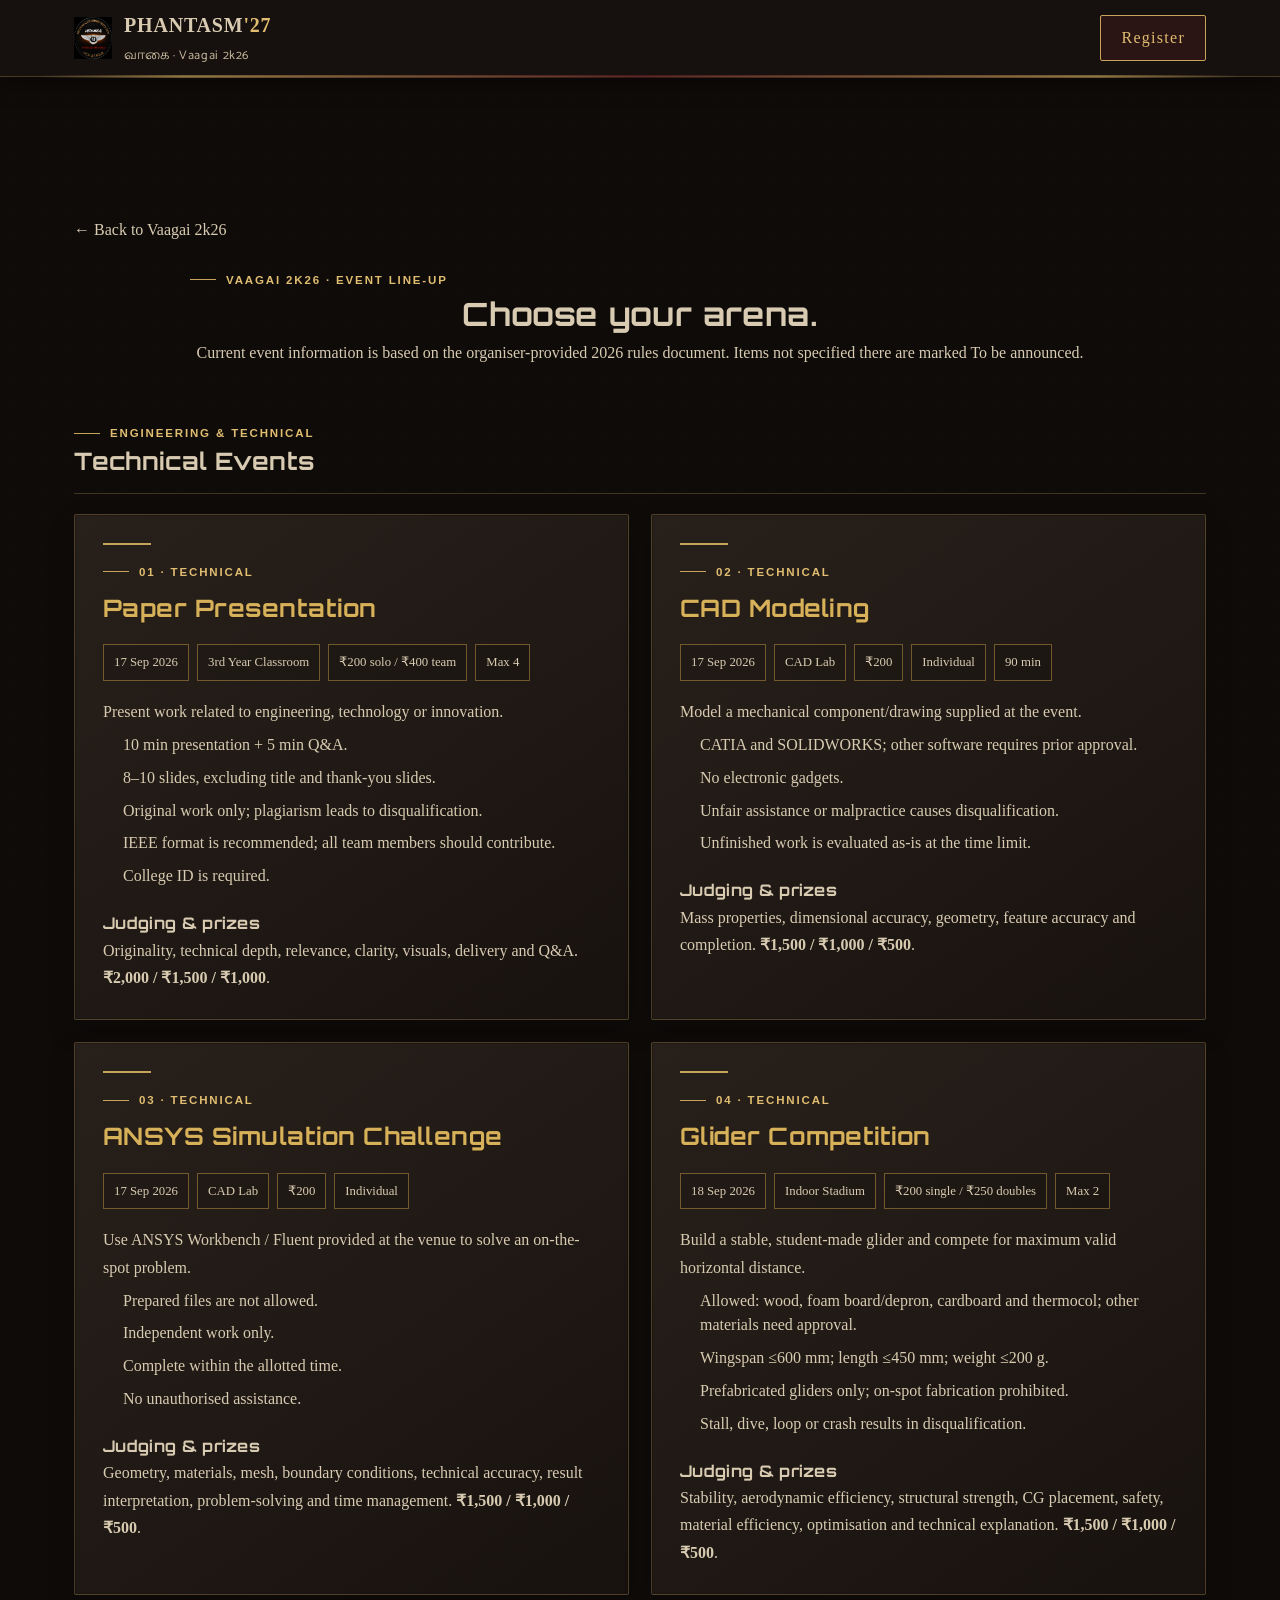
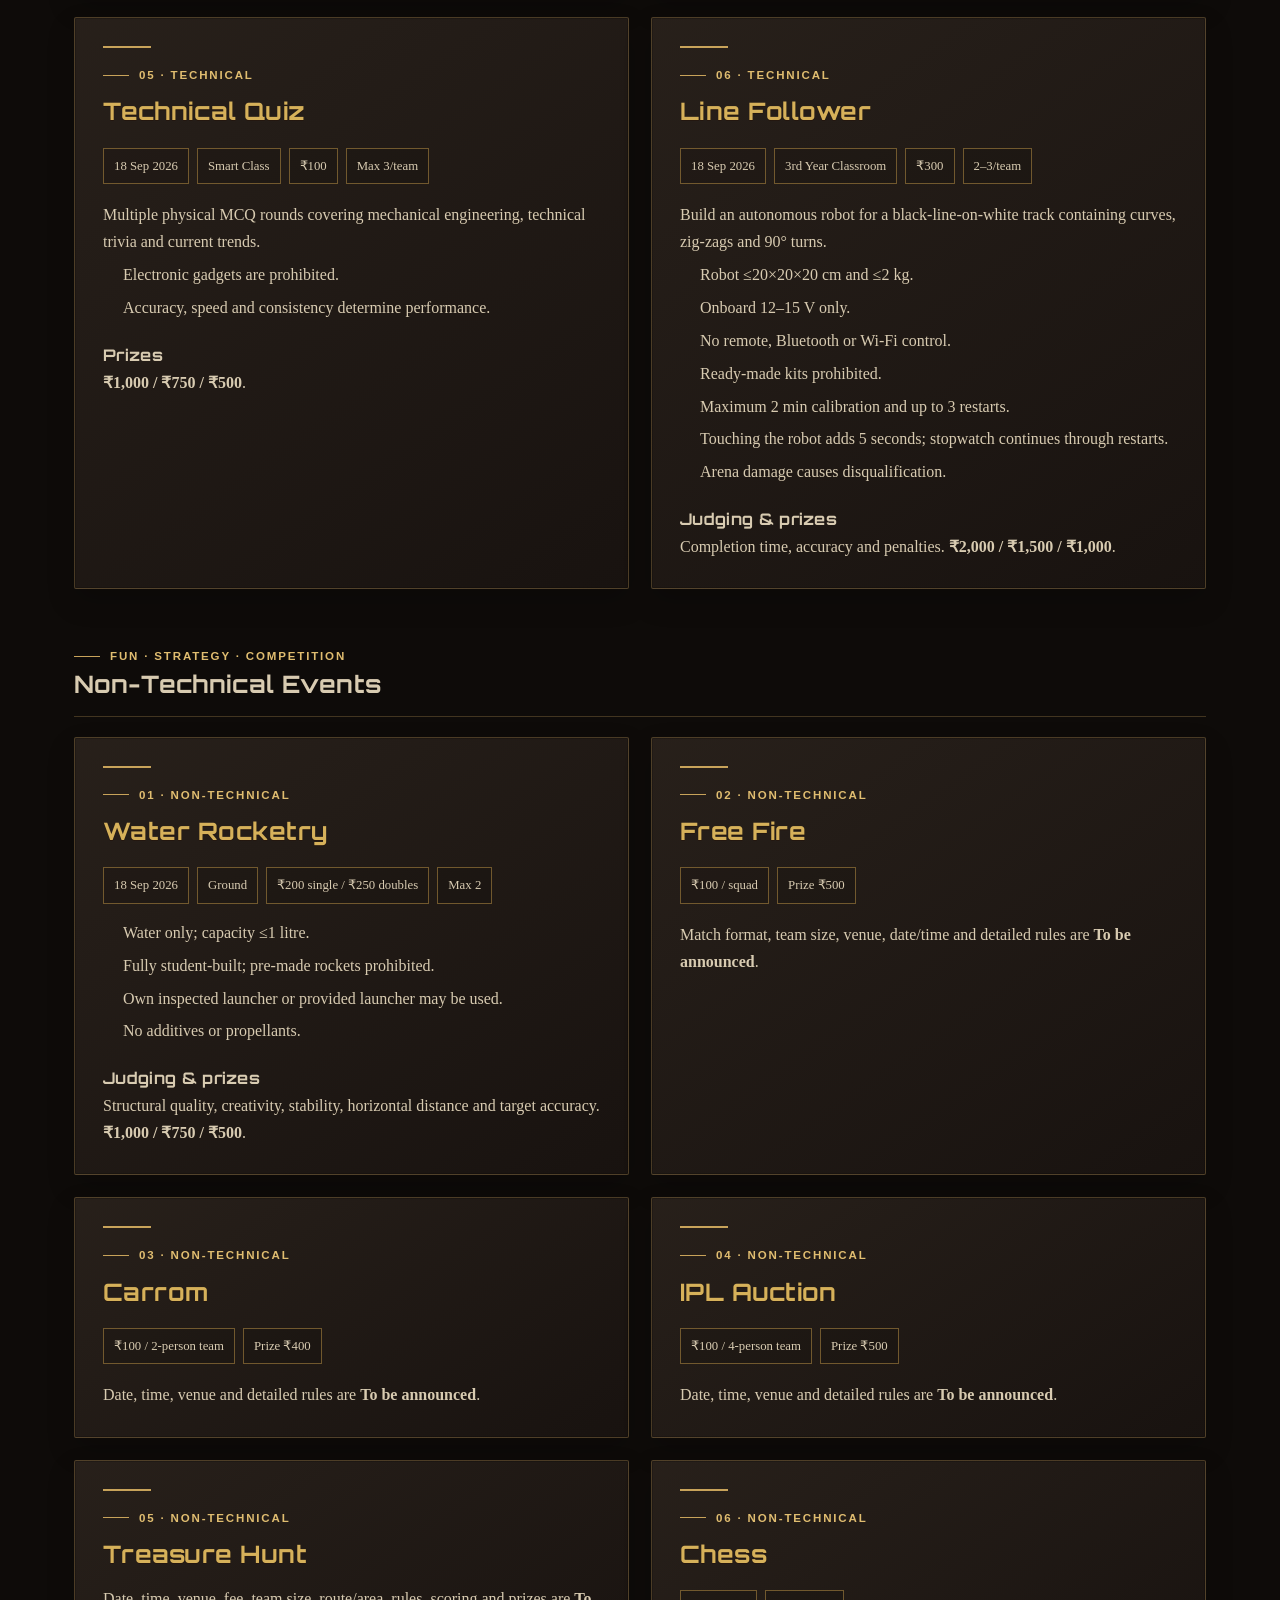
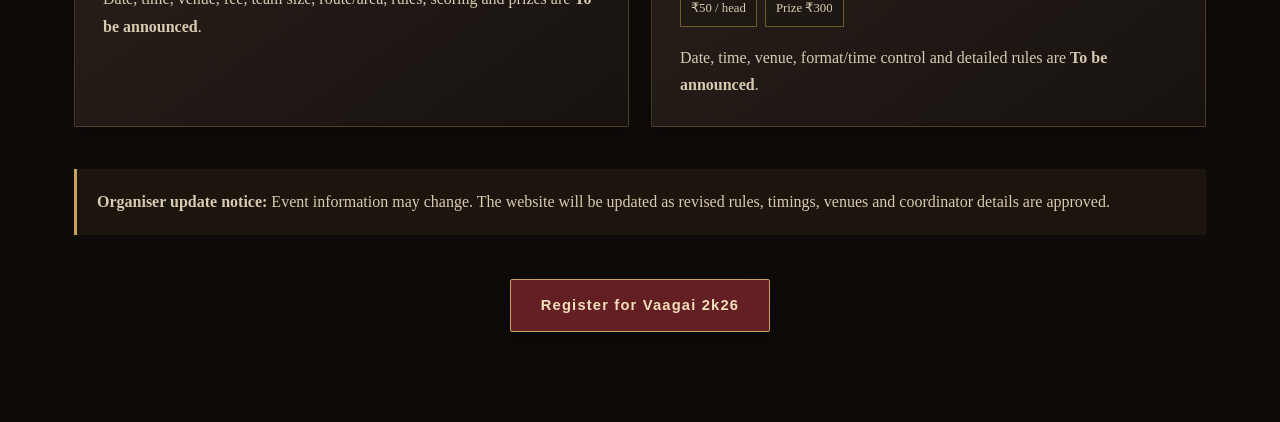
==== commit 77d37ecb: "Refine competition title color on events page" ====
--- a/events.html
+++ b/events.html
@@ -1,30 +1 @@
-<!doctype html>
-<html lang="en">
-<head>
-<meta charset="utf-8"><meta name="viewport" content="width=device-width,initial-scale=1">
-<title>Events — Vaagai 2k26</title>
-<meta name="description" content="Vaagai 2k26 event details, fees, rules and prizes.">
-<link rel="icon" href="assets/mea-logo.png">
-<link rel="stylesheet" href="assets/style.css"><link rel="stylesheet" href="assets/theme-foundation.css"><link rel="stylesheet" href="assets/site-shell.css">
-<style>
-.page{padding:140px 0 90px}.page-head{text-align:center;max-width:900px;margin:0 auto 50px}.section-label{margin:58px 0 20px;border-bottom:1px solid var(--v-line);padding-bottom:12px}.section-label h2{margin:0}.event-detail-grid{display:grid;grid-template-columns:repeat(2,minmax(0,1fr));gap:22px}.detail-card{padding:28px;border:1px solid var(--v-line);background:rgba(40,25,20,.58);border-radius:2px;position:relative}.detail-card:before{content:"";display:block;width:48px;height:2px;background:var(--v-gold);margin-bottom:18px}.detail-card h2{margin:8px 0 12px;color:var(--v-gold)}.detail-card h3{margin-top:22px;color:var(--v-cream);font-size:1rem}.detail-card p{line-height:1.7}.facts{display:flex;flex-wrap:wrap;gap:8px;margin:17px 0}.fact{padding:7px 10px;border:1px solid rgba(183,143,68,.55);font-size:.8rem;color:var(--v-cream);background:rgba(0,0,0,.12)}.detail-card ul{padding-left:20px}.detail-card li{margin:8px 0;line-height:1.55}.back{display:inline-block;margin-bottom:28px}.event-detail-grid .eyebrow{color:var(--v-gold)}.notice{margin-top:42px;padding:20px;border-left:3px solid var(--v-gold);background:rgba(183,143,68,.08)}@media(max-width:760px){.event-detail-grid{grid-template-columns:1fr}.page{padding:110px 0 60px}}
-</style></head>
-<body>
-<nav class="site-nav"><div class="wrap"><a href="index.html#top" class="brand"><img src="assets/mea-logo.png" alt="Mechanical Engineering Association"><span><span class="brand-mark">PHANTASM<span>'27</span></span><br><span class="brand-tamil">வாகை · Vaagai 2k26</span></span></a><a class="nav-cta" href="registration.html">Register</a></div></nav>
-<main class="page"><div class="wrap"><a class="back" href="index.html#events">← Back to Vaagai 2k26</a><header class="page-head"><span class="eyebrow">Vaagai 2k26 · Event Line-up</span><h1>Choose your arena.</h1><p>Current event information is based on the organiser-provided 2026 rules document. Items not specified there are marked To be announced.</p></header>
-<div class="section-label"><span class="eyebrow">Engineering &amp; technical</span><h2>Technical Events</h2></div><div class="event-detail-grid">
-<article class="detail-card"><span class="eyebrow">01 · Technical</span><h2>Paper Presentation</h2><div class="facts"><span class="fact">17 Sep 2026</span><span class="fact">3rd Year Classroom</span><span class="fact">₹200 solo / ₹400 team</span><span class="fact">Max 4</span></div><p>Present work related to engineering, technology or innovation.</p><ul><li>10 min presentation + 5 min Q&amp;A.</li><li>8–10 slides, excluding title and thank-you slides.</li><li>Original work only; plagiarism leads to disqualification.</li><li>IEEE format is recommended; all team members should contribute.</li><li>College ID is required.</li></ul><h3>Judging &amp; prizes</h3><p>Originality, technical depth, relevance, clarity, visuals, delivery and Q&amp;A. <strong>₹2,000 / ₹1,500 / ₹1,000</strong>.</p></article>
-<article class="detail-card"><span class="eyebrow">02 · Technical</span><h2>CAD Modeling</h2><div class="facts"><span class="fact">17 Sep 2026</span><span class="fact">CAD Lab</span><span class="fact">₹200</span><span class="fact">Individual</span><span class="fact">90 min</span></div><p>Model a mechanical component/drawing supplied at the event.</p><ul><li>CATIA and SOLIDWORKS; other software requires prior approval.</li><li>No electronic gadgets.</li><li>Unfair assistance or malpractice causes disqualification.</li><li>Unfinished work is evaluated as-is at the time limit.</li></ul><h3>Judging &amp; prizes</h3><p>Mass properties, dimensional accuracy, geometry, feature accuracy and completion. <strong>₹1,500 / ₹1,000 / ₹500</strong>.</p></article>
-<article class="detail-card"><span class="eyebrow">03 · Technical</span><h2>ANSYS Simulation Challenge</h2><div class="facts"><span class="fact">17 Sep 2026</span><span class="fact">CAD Lab</span><span class="fact">₹200</span><span class="fact">Individual</span></div><p>Use ANSYS Workbench / Fluent provided at the venue to solve an on-the-spot problem.</p><ul><li>Prepared files are not allowed.</li><li>Independent work only.</li><li>Complete within the allotted time.</li><li>No unauthorised assistance.</li></ul><h3>Judging &amp; prizes</h3><p>Geometry, materials, mesh, boundary conditions, technical accuracy, result interpretation, problem-solving and time management. <strong>₹1,500 / ₹1,000 / ₹500</strong>.</p></article>
-<article class="detail-card"><span class="eyebrow">04 · Technical</span><h2>Glider Competition</h2><div class="facts"><span class="fact">18 Sep 2026</span><span class="fact">Indoor Stadium</span><span class="fact">₹200 single / ₹250 doubles</span><span class="fact">Max 2</span></div><p>Build a stable, student-made glider and compete for maximum valid horizontal distance.</p><ul><li>Allowed: wood, foam board/depron, cardboard and thermocol; other materials need approval.</li><li>Wingspan ≤600 mm; length ≤450 mm; weight ≤200 g.</li><li>Prefabricated gliders only; on-spot fabrication prohibited.</li><li>Stall, dive, loop or crash results in disqualification.</li></ul><h3>Judging &amp; prizes</h3><p>Stability, aerodynamic efficiency, structural strength, CG placement, safety, material efficiency, optimisation and technical explanation. <strong>₹1,500 / ₹1,000 / ₹500</strong>.</p></article>
-<article class="detail-card"><span class="eyebrow">05 · Technical</span><h2>Technical Quiz</h2><div class="facts"><span class="fact">18 Sep 2026</span><span class="fact">Smart Class</span><span class="fact">₹100</span><span class="fact">Max 3/team</span></div><p>Multiple physical MCQ rounds covering mechanical engineering, technical trivia and current trends.</p><ul><li>Electronic gadgets are prohibited.</li><li>Accuracy, speed and consistency determine performance.</li></ul><h3>Prizes</h3><p><strong>₹1,000 / ₹750 / ₹500</strong>.</p></article>
-<article class="detail-card"><span class="eyebrow">06 · Technical</span><h2>Line Follower</h2><div class="facts"><span class="fact">18 Sep 2026</span><span class="fact">3rd Year Classroom</span><span class="fact">₹300</span><span class="fact">2–3/team</span></div><p>Build an autonomous robot for a black-line-on-white track containing curves, zig-zags and 90° turns.</p><ul><li>Robot ≤20×20×20 cm and ≤2 kg.</li><li>Onboard 12–15 V only.</li><li>No remote, Bluetooth or Wi-Fi control.</li><li>Ready-made kits prohibited.</li><li>Maximum 2 min calibration and up to 3 restarts.</li><li>Touching the robot adds 5 seconds; stopwatch continues through restarts.</li><li>Arena damage causes disqualification.</li></ul><h3>Judging &amp; prizes</h3><p>Completion time, accuracy and penalties. <strong>₹2,000 / ₹1,500 / ₹1,000</strong>.</p></article>
-</div>
-<div class="section-label"><span class="eyebrow">Fun · strategy · competition</span><h2>Non-Technical Events</h2></div><div class="event-detail-grid">
-<article class="detail-card"><span class="eyebrow">01 · Non-Technical</span><h2>Water Rocketry</h2><div class="facts"><span class="fact">18 Sep 2026</span><span class="fact">Ground</span><span class="fact">₹200 single / ₹250 doubles</span><span class="fact">Max 2</span></div><ul><li>Water only; capacity ≤1 litre.</li><li>Fully student-built; pre-made rockets prohibited.</li><li>Own inspected launcher or provided launcher may be used.</li><li>No additives or propellants.</li></ul><h3>Judging &amp; prizes</h3><p>Structural quality, creativity, stability, horizontal distance and target accuracy. <strong>₹1,000 / ₹750 / ₹500</strong>.</p></article>
-<article class="detail-card"><span class="eyebrow">02 · Non-Technical</span><h2>Free Fire</h2><div class="facts"><span class="fact">₹100 / squad</span><span class="fact">Prize ₹500</span></div><p>Match format, team size, venue, date/time and detailed rules are <strong>To be announced</strong>.</p></article>
-<article class="detail-card"><span class="eyebrow">03 · Non-Technical</span><h2>Carrom</h2><div class="facts"><span class="fact">₹100 / 2-person team</span><span class="fact">Prize ₹400</span></div><p>Date, time, venue and detailed rules are <strong>To be announced</strong>.</p></article>
-<article class="detail-card"><span class="eyebrow">04 · Non-Technical</span><h2>IPL Auction</h2><div class="facts"><span class="fact">₹100 / 4-person team</span><span class="fact">Prize ₹500</span></div><p>Date, time, venue and detailed rules are <strong>To be announced</strong>.</p></article>
-<article class="detail-card"><span class="eyebrow">05 · Non-Technical</span><h2>Treasure Hunt</h2><p>Date, time, venue, fee, team size, route/area, rules, scoring and prizes are <strong>To be announced</strong>.</p></article>
-<article class="detail-card"><span class="eyebrow">06 · Non-Technical</span><h2>Chess</h2><div class="facts"><span class="fact">₹50 / head</span><span class="fact">Prize ₹300</span></div><p>Date, time, venue, format/time control and detailed rules are <strong>To be announced</strong>.</p></article>
-</div><div class="notice"><strong>Organiser update notice:</strong> Event information may change. The website will be updated as revised rules, timings, venues and coordinator details are approved.</div><div style="text-align:center;margin-top:44px"><a class="btn btn-primary" href="registration.html">Register for Vaagai 2k26</a></div></div></main></body></html>+<!doctype html><html lang="en"><head><meta charset="utf-8"><meta name="viewport" content="width=device-width,initial-scale=1"><title>Events — Vaagai 2k26</title><meta name="description" content="Vaagai 2k26 event details, fees, rules and prizes."><link rel="icon" href="assets/mea-logo.png"><link rel="stylesheet" href="assets/style.css"><link rel="stylesheet" href="assets/theme-foundation.css"><link rel="stylesheet" href="assets/site-shell.css"><style>.page{padding:140px 0 90px}.page-head{text-align:center;max-width:900px;margin:0 auto 50px}.section-label{margin:58px 0 20px;border-bottom:1px solid var(--v-line);padding-bottom:12px}.section-label h2{margin:0}.event-detail-grid{display:grid;grid-template-columns:repeat(2,minmax(0,1fr));gap:22px}.detail-card{padding:28px;border:1px solid var(--v-line);background:rgba(40,25,20,.58);border-radius:2px;position:relative}.detail-card:before{content:"";display:block;width:48px;height:2px;background:var(--v-gold);margin-bottom:18px}.detail-card h2{margin:8px 0 12px;color:#d6b15a!important;text-shadow:0 1px 0 #24170f}.detail-card h3{margin-top:22px;color:var(--v-cream);font-size:1rem}.detail-card p{line-height:1.7}.facts{display:flex;flex-wrap:wrap;gap:8px;margin:17px 0}.fact{padding:7px 10px;border:1px solid rgba(183,143,68,.55);font-size:.8rem;color:var(--v-cream);background:rgba(0,0,0,.12)}.detail-card ul{padding-left:20px}.detail-card li{margin:8px 0;line-height:1.55}.back{display:inline-block;margin-bottom:28px}.event-detail-grid .eyebrow{color:var(--v-gold)}.notice{margin-top:42px;padding:20px;border-left:3px solid var(--v-gold);background:rgba(183,143,68,.08)}@media(max-width:760px){.event-detail-grid{grid-template-columns:1fr}.page{padding:110px 0 60px}}</style></head><body><nav class="site-nav"><div class="wrap"><a href="index.html#top" class="brand"><img src="assets/mea-logo.png" alt="Mechanical Engineering Association"><span><span class="brand-mark">PHANTASM<span>'27</span></span><br><span class="brand-tamil">வாகை · Vaagai 2k26</span></span></a><a class="nav-cta" href="registration.html">Register</a></div></nav><main class="page"><div class="wrap"><a class="back" href="index.html#events">← Back to Vaagai 2k26</a><header class="page-head"><span class="eyebrow">Vaagai 2k26 · Event Line-up</span><h1>Choose your arena.</h1><p>Current event information is based on the organiser-provided 2026 rules document. Items not specified there are marked To be announced.</p></header><div class="section-label"><span class="eyebrow">Engineering &amp; technical</span><h2>Technical Events</h2></div><div class="event-detail-grid"><article class="detail-card"><span class="eyebrow">01 · Technical</span><h2>Paper Presentation</h2><div class="facts"><span class="fact">17 Sep 2026</span><span class="fact">3rd Year Classroom</span><span class="fact">₹200 solo / ₹400 team</span><span class="fact">Max 4</span></div><p>Present work related to engineering, technology or innovation.</p><ul><li>10 min presentation + 5 min Q&amp;A.</li><li>8–10 slides, excluding title and thank-you slides.</li><li>Original work only; plagiarism leads to disqualification.</li><li>IEEE format is recommended; all team members should contribute.</li><li>College ID is required.</li></ul><h3>Judging &amp; prizes</h3><p>Originality, technical depth, relevance, clarity, visuals, delivery and Q&amp;A. <strong>₹2,000 / ₹1,500 / ₹1,000</strong>.</p></article><article class="detail-card"><span class="eyebrow">02 · Technical</span><h2>CAD Modeling</h2><div class="facts"><span class="fact">17 Sep 2026</span><span class="fact">CAD Lab</span><span class="fact">₹200</span><span class="fact">Individual</span><span class="fact">90 min</span></div><p>Model a mechanical component/drawing supplied at the event.</p><ul><li>CATIA and SOLIDWORKS; other software requires prior approval.</li><li>No electronic gadgets.</li><li>Unfair assistance or malpractice causes disqualification.</li><li>Unfinished work is evaluated as-is at the time limit.</li></ul><h3>Judging &amp; prizes</h3><p>Mass properties, dimensional accuracy, geometry, feature accuracy and completion. <strong>₹1,500 / ₹1,000 / ₹500</strong>.</p></article><article class="detail-card"><span class="eyebrow">03 · Technical</span><h2>ANSYS Simulation Challenge</h2><div class="facts"><span class="fact">17 Sep 2026</span><span class="fact">CAD Lab</span><span class="fact">₹200</span><span class="fact">Individual</span></div><p>Use ANSYS Workbench / Fluent provided at the venue to solve an on-the-spot problem.</p><ul><li>Prepared files are not allowed.</li><li>Independent work only.</li><li>Complete within the allotted time.</li><li>No unauthorised assistance.</li></ul><h3>Judging &amp; prizes</h3><p>Geometry, materials, mesh, boundary conditions, technical accuracy, result interpretation, problem-solving and time management. <strong>₹1,500 / ₹1,000 / ₹500</strong>.</p></article><article class="detail-card"><span class="eyebrow">04 · Technical</span><h2>Glider Competition</h2><div class="facts"><span class="fact">18 Sep 2026</span><span class="fact">Indoor Stadium</span><span class="fact">₹200 single / ₹250 doubles</span><span class="fact">Max 2</span></div><p>Build a stable, student-made glider and compete for maximum valid horizontal distance.</p><ul><li>Allowed: wood, foam board/depron, cardboard and thermocol; other materials need approval.</li><li>Wingspan ≤600 mm; length ≤450 mm; weight ≤200 g.</li><li>Prefabricated gliders only; on-spot fabrication prohibited.</li><li>Stall, dive, loop or crash results in disqualification.</li></ul><h3>Judging &amp; prizes</h3><p>Stability, aerodynamic efficiency, structural strength, CG placement, safety, material efficiency, optimisation and technical explanation. <strong>₹1,500 / ₹1,000 / ₹500</strong>.</p></article><article class="detail-card"><span class="eyebrow">05 · Technical</span><h2>Technical Quiz</h2><div class="facts"><span class="fact">18 Sep 2026</span><span class="fact">Smart Class</span><span class="fact">₹100</span><span class="fact">Max 3/team</span></div><p>Multiple physical MCQ rounds covering mechanical engineering, technical trivia and current trends.</p><ul><li>Electronic gadgets are prohibited.</li><li>Accuracy, speed and consistency determine performance.</li></ul><h3>Prizes</h3><p><strong>₹1,000 / ₹750 / ₹500</strong>.</p></article><article class="detail-card"><span class="eyebrow">06 · Technical</span><h2>Line Follower</h2><div class="facts"><span class="fact">18 Sep 2026</span><span class="fact">3rd Year Classroom</span><span class="fact">₹300</span><span class="fact">2–3/team</span></div><p>Build an autonomous robot for a black-line-on-white track containing curves, zig-zags and 90° turns.</p><ul><li>Robot ≤20×20×20 cm and ≤2 kg.</li><li>Onboard 12–15 V only.</li><li>No remote, Bluetooth or Wi-Fi control.</li><li>Ready-made kits prohibited.</li><li>Maximum 2 min calibration and up to 3 restarts.</li><li>Touching the robot adds 5 seconds; stopwatch continues through restarts.</li><li>Arena damage causes disqualification.</li></ul><h3>Judging &amp; prizes</h3><p>Completion time, accuracy and penalties. <strong>₹2,000 / ₹1,500 / ₹1,000</strong>.</p></article></div><div class="section-label"><span class="eyebrow">Fun · strategy · competition</span><h2>Non-Technical Events</h2></div><div class="event-detail-grid"><article class="detail-card"><span class="eyebrow">01 · Non-Technical</span><h2>Water Rocketry</h2><div class="facts"><span class="fact">18 Sep 2026</span><span class="fact">Ground</span><span class="fact">₹200 single / ₹250 doubles</span><span class="fact">Max 2</span></div><ul><li>Water only; capacity ≤1 litre.</li><li>Fully student-built; pre-made rockets prohibited.</li><li>Own inspected launcher or provided launcher may be used.</li><li>No additives or propellants.</li></ul><h3>Judging &amp; prizes</h3><p>Structural quality, creativity, stability, horizontal distance and target accuracy. <strong>₹1,000 / ₹750 / ₹500</strong>.</p></article><article class="detail-card"><span class="eyebrow">02 · Non-Technical</span><h2>Free Fire</h2><div class="facts"><span class="fact">₹100 / squad</span><span class="fact">Prize ₹500</span></div><p>Match format, team size, venue, date/time and detailed rules are <strong>To be announced</strong>.</p></article><article class="detail-card"><span class="eyebrow">03 · Non-Technical</span><h2>Carrom</h2><div class="facts"><span class="fact">₹100 / 2-person team</span><span class="fact">Prize ₹400</span></div><p>Date, time, venue and detailed rules are <strong>To be announced</strong>.</p></article><article class="detail-card"><span class="eyebrow">04 · Non-Technical</span><h2>IPL Auction</h2><div class="facts"><span class="fact">₹100 / 4-person team</span><span class="fact">Prize ₹500</span></div><p>Date, time, venue and detailed rules are <strong>To be announced</strong>.</p></article><article class="detail-card"><span class="eyebrow">05 · Non-Technical</span><h2>Treasure Hunt</h2><p>Date, time, venue, fee, team size, route/area, rules, scoring and prizes are <strong>To be announced</strong>.</p></article><article class="detail-card"><span class="eyebrow">06 · Non-Technical</span><h2>Chess</h2><div class="facts"><span class="fact">₹50 / head</span><span class="fact">Prize ₹300</span></div><p>Date, time, venue, format/time control and detailed rules are <strong>To be announced</strong>.</p></article></div><div class="notice"><strong>Organiser update notice:</strong> Event information may change. The website will be updated as revised rules, timings, venues and coordinator details are approved.</div><div style="text-align:center;margin-top:44px"><a class="btn btn-primary" href="registration.html">Register for Vaagai 2k26</a></div></div></main></body></html>
